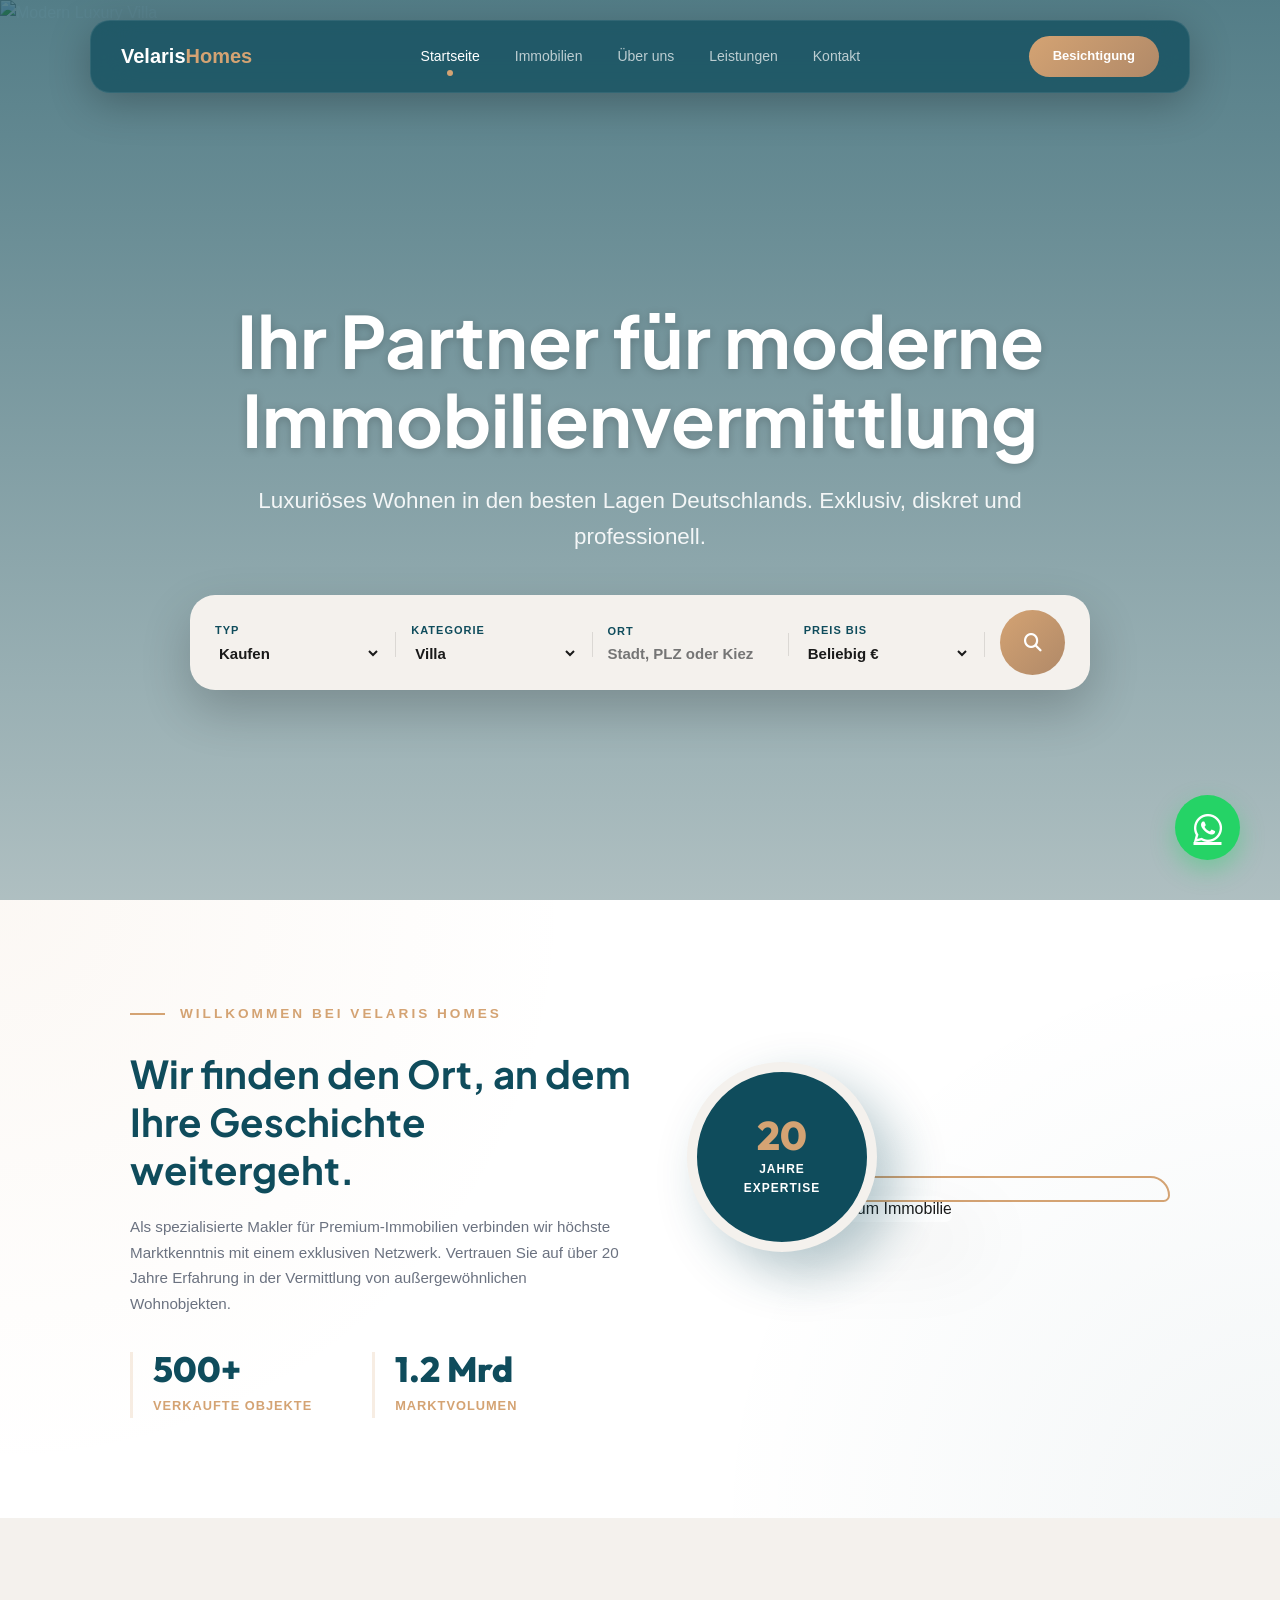
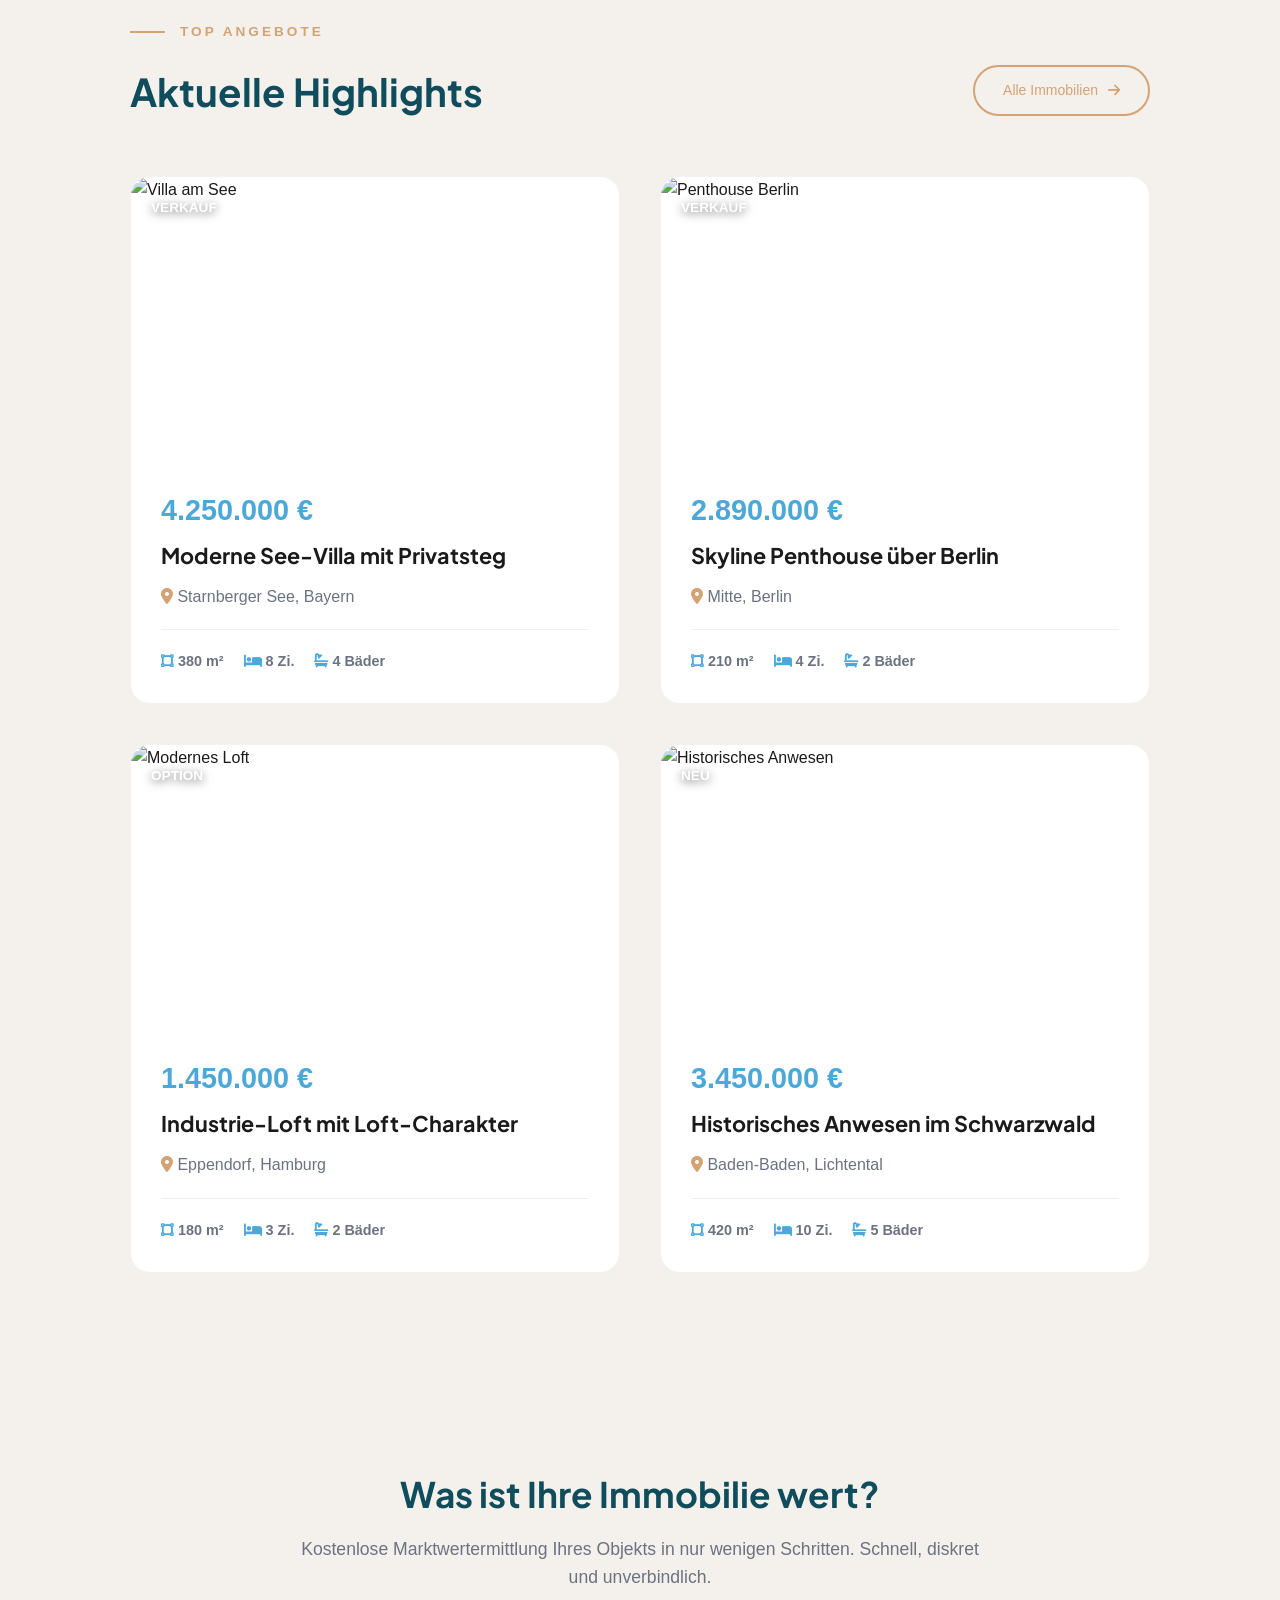
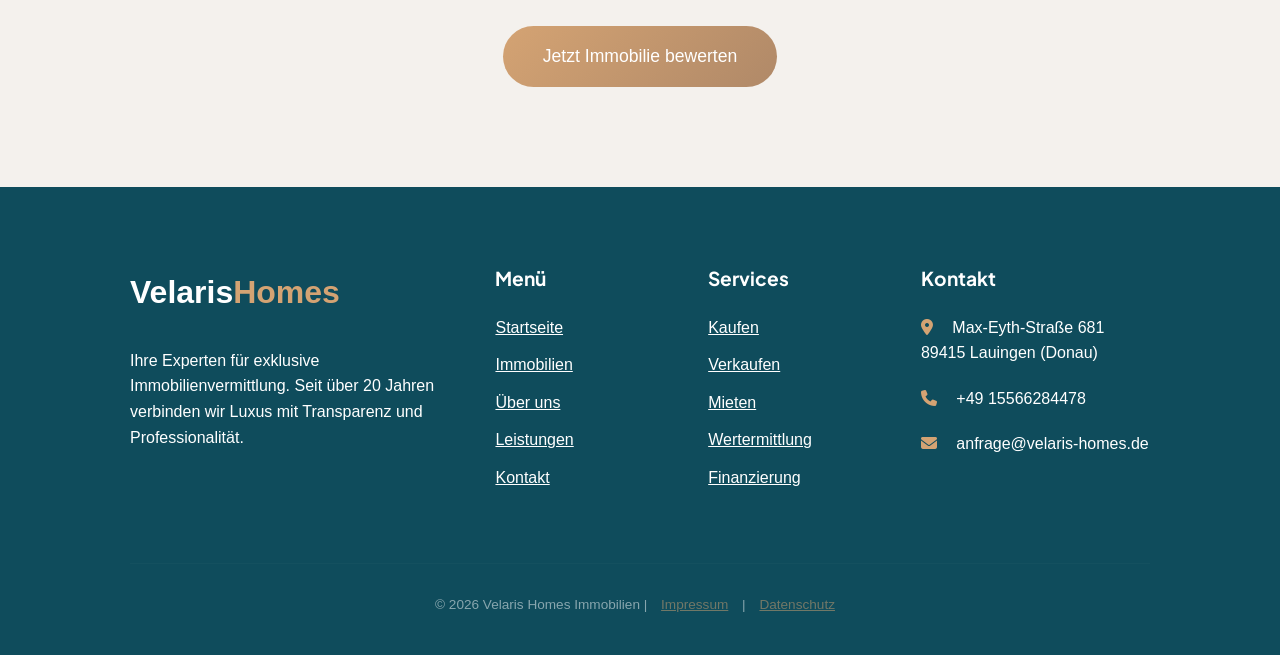
==== index.html @ 20d987b7 "Standardized design and footer across all pages" ====
<!DOCTYPE html>
<html lang="de">

<head>
    <meta charset="UTF-8">
    <meta name="viewport" content="width=device-width, initial-scale=1.0">
    <title>Velaris Homes | Ihr Partner für moderne Immobilienvermittlung</title>

    <!-- Google Fonts -->
    <link rel="preconnect" href="https://fonts.googleapis.com">
    <link rel="preconnect" href="https://fonts.gstatic.com" crossorigin>
    <link
        href="https://fonts.googleapis.com/css2?family=Outfit:wght@300;400;500;600;700;800&family=Plus+Jakarta+Sans:wght@400;500;600;700;800&display=swap"
        rel="stylesheet">

    <!-- Font Awesome -->
    <link rel="stylesheet" href="https://cdnjs.cloudflare.com/ajax/libs/font-awesome/6.4.0/css/all.min.css">

    <!-- Custom CSS -->
    <link rel="stylesheet" href="css/style.css">
</head>

<body>

    <!-- Header (Floating Design) -->
    <header class="header">
        <div class="header-box">
            <a href="index.html" class="logo">Velaris<span>Homes</span></a>
            <nav class="nav">
                <a href="index.html" class="active">Startseite</a>
                <a href="immobilien.html">Immobilien</a>
                <a href="ueber-uns.html">Über uns</a>
                <a href="leistungen.html">Leistungen</a>
                <a href="kontakt.html">Kontakt</a>
            </nav>
            <div class="actions">
                <a href="kontakt.html" class="cta">Besichtigung</a>
            </div>
        </div>
    </header>

    <!-- Hero Section -->
    <header class="hero">
        <div class="hero-bg">
            <img src="https://images.unsplash.com/photo-1600585154340-be6199f7d009?q=80&w=2070&auto=format&fit=crop"
                alt="Modern Luxury Villa">
        </div>
        <div class="hero-overlay"></div>
        <div class="container">
            <div class="hero-content fade-in">
                <h1>Ihr Partner für moderne <br>Immobilienvermittlung</h1>
                <p>Luxuriöses Wohnen in den besten Lagen Deutschlands. Exklusiv, diskret und professionell.</p>

                <!-- Quick Search Box -->
                <div class="search-box">
                    <div class="search-field">
                        <label>Typ</label>
                        <select id="search-type">
                            <option value="kaufen">Kaufen</option>
                            <option value="mieten">Mieten</option>
                        </select>
                    </div>
                    <div class="search-field">
                        <label>Kategorie</label>
                        <select id="search-category">
                            <option value="villa">Villa</option>
                            <option value="penthouse">Penthouse</option>
                            <option value="haus">Haus</option>
                            <option value="wohnung">Wohnung</option>
                        </select>
                    </div>
                    <div class="search-field">
                        <label>Ort</label>
                        <input type="text" id="search-location" placeholder="Stadt, PLZ oder Kiez">
                    </div>
                    <div class="search-field">
                        <label>Preis bis</label>
                        <select id="search-price">
                            <option value="any">Beliebig €</option>
                            <option value="500000">500.000 €</option>
                            <option value="1000000">1.000.000 €</option>
                            <option value="2500000">2.500.000 €</option>
                            <option value="5000000">5.000.000 €</option>
                        </select>
                    </div>
                    <button class="search-btn" id="main-search-btn">
                        <i class="fas fa-search"></i>
                    </button>
                </div>
            </div>
        </div>
    </header>

    <!-- Creative Intro Section -->
    <section class="section-padding intro-section">
        <div class="container">
            <div class="intro-grid">
                <div class="fade-in">
                    <span class="intro-subtitle">Willkommen bei Velaris Homes</span>
                    <h2 class="intro-title">Wir finden den Ort, an dem Ihre Geschichte weitergeht.</h2>
                    <p class="intro-text">
                        Als spezialisierte Makler für Premium-Immobilien verbinden wir höchste Marktkenntnis mit einem
                        exklusiven Netzwerk. Vertrauen Sie auf über 20 Jahre Erfahrung in der Vermittlung von
                        außergewöhnlichen Wohnobjekten.
                    </p>
                    <div class="intro-stats">
                        <div class="stat-item">
                            <span class="stat-number">500+</span>
                            <span class="stat-label">Verkaufte Objekte</span>
                        </div>
                        <div class="stat-item">
                            <span class="stat-number">1.2 Mrd</span>
                            <span class="stat-label">Marktvolumen</span>
                        </div>
                    </div>
                </div>
                <div class="intro-image-wrapper fade-in">
                    <div class="intro-image-decor"></div>
                    <img src="https://images.unsplash.com/photo-1602343168117-bb8ffe3e2e9f?q=80&w=725&auto=format&fit=crop&ixlib=rb-4.1.0&ixid=M3wxMjA3fDB8MHxwaG90by1wYWdlfHx8fGVufDB8fHx8fA%3D%3D"
                        alt="Exklusive Premium Immobilie" class="intro-image-main">
                    <div class="experience-badge">
                        <span class="num">20</span>
                        <span class="txt">Jahre<br>Expertise</span>
                    </div>
                </div>
            </div>
        </div>
    </section>

    <!-- Top Properties -->
    <section class="section-padding">
        <div class="container">
            <div class="fade-in"
                style="display: flex; flex-wrap: wrap; justify-content: space-between; align-items: flex-end; margin-bottom: 60px; gap: 20px;">
                <div class="responsive-title-group" style="text-align: inherit;">
                    <span class="intro-subtitle">Top Angebote</span>
                    <h2 class="intro-title" style="margin-bottom: 0;">Aktuelle Highlights</h2>
                </div>
                <a href="immobilien.html" class="btn btn-outline">Alle Immobilien <i class="fas fa-arrow-right"></i></a>
            </div>

            <div class="property-grid">
                <!-- Highlight 1 -->
                <div class="property-card fade-in">
                    <div class="property-img">
                        <span class="property-badge">Verkauf</span>
                        <img src="https://images.unsplash.com/photo-1600607687920-4e2a09cf159d?q=80&w=2070&auto=format&fit=crop"
                            alt="Villa am See">
                    </div>
                    <div class="property-info">
                        <div class="property-price">4.250.000 €</div>
                        <h3 class="property-title">Moderne See-Villa mit Privatsteg</h3>
                        <p style="color: var(--color-text-muted); margin-bottom: 20px;"><i class="fas fa-map-marker-alt"
                                style="color: var(--color-accent);"></i> Starnberger See, Bayern</p>
                        <div class="property-features">
                            <span><i class="fas fa-vector-square"></i> 380 m²</span>
                            <span><i class="fas fa-bed"></i> 8 Zi.</span>
                            <span><i class="fas fa-bath"></i> 4 Bäder</span>
                        </div>
                    </div>
                </div>

                <!-- Highlight 2 -->
                <div class="property-card fade-in" style="animation-delay: 0.2s;">
                    <div class="property-img">
                        <span class="property-badge">Verkauf</span>
                        <img src="https://images.unsplash.com/photo-1512918728675-ed5a9ecdebfd?q=80&w=2070&auto=format&fit=crop"
                            alt="Penthouse Berlin">
                    </div>
                    <div class="property-info">
                        <div class="property-price">2.890.000 €</div>
                        <h3 class="property-title">Skyline Penthouse über Berlin</h3>
                        <p style="color: var(--color-text-muted); margin-bottom: 20px;"><i class="fas fa-map-marker-alt"
                                style="color: var(--color-accent);"></i> Mitte, Berlin</p>
                        <div class="property-features">
                            <span><i class="fas fa-vector-square"></i> 210 m²</span>
                            <span><i class="fas fa-bed"></i> 4 Zi.</span>
                            <span><i class="fas fa-bath"></i> 2 Bäder</span>
                        </div>
                    </div>
                </div>

                <!-- Highlight 3 -->
                <div class="property-card fade-in" style="animation-delay: 0.4s;">
                    <div class="property-img">
                        <span class="property-badge">Option</span>
                        <img src="https://images.homify.com/v1465391809/p/photo/image/1539953/C01_FRAME_02.jpg"
                            alt="Modernes Loft">
                    </div>
                    <div class="property-info">
                        <div class="property-price">1.450.000 €</div>
                        <h3 class="property-title">Industrie-Loft mit Loft-Charakter</h3>
                        <p style="color: var(--color-text-muted); margin-bottom: 20px;"><i class="fas fa-map-marker-alt"
                                style="color: var(--color-accent);"></i> Eppendorf, Hamburg</p>
                        <div class="property-features">
                            <span><i class="fas fa-vector-square"></i> 180 m²</span>
                            <span><i class="fas fa-bed"></i> 3 Zi.</span>
                            <span><i class="fas fa-bath"></i> 2 Bäder</span>
                        </div>
                    </div>
                </div>

                <!-- Highlight 4 -->
                <div class="property-card fade-in" style="animation-delay: 0.6s;">
                    <div class="property-img">
                        <span class="property-badge">Neu</span>
                        <img src="https://images.unsplash.com/photo-1600596542815-ffad4c1539a9?q=80&w=2075&auto=format&fit=crop"
                            alt="Historisches Anwesen">
                    </div>
                    <div class="property-info">
                        <div class="property-price">3.450.000 €</div>
                        <h3 class="property-title">Historisches Anwesen im Schwarzwald</h3>
                        <p style="color: var(--color-text-muted); margin-bottom: 20px;"><i class="fas fa-map-marker-alt"
                                style="color: var(--color-accent);"></i> Baden-Baden, Lichtental</p>
                        <div class="property-features">
                            <span><i class="fas fa-vector-square"></i> 420 m²</span>
                            <span><i class="fas fa-bed"></i> 10 Zi.</span>
                            <span><i class="fas fa-bath"></i> 5 Bäder</span>
                        </div>
                    </div>
                </div>
            </div>
        </div>
    </section>

    <!-- Call to Action (Assessment) -->
    <section class="section-padding" style="background-color: var(--color-bg-main); color: var(--color-text-dark); text-align: center;">
        <div class="container fade-in">
            <h2 style="font-size: 2.2rem; color: var(--color-primary); margin-bottom: 20px;">Was ist Ihre Immobilie wert?</h2>
            <p style="font-size: 1.1rem; color: var(--color-text-muted); max-width: 700px; margin: 0 auto 35px;">Kostenlose
                Marktwertermittlung Ihres Objekts in nur wenigen Schritten. Schnell, diskret und unverbindlich.</p>
            <a href="leistungen.html" class="btn btn-primary" style="padding: 16px 40px; font-size: 1.1rem;">
                Jetzt Immobilie bewerten
            </a>
        </div>
    </section>

    <!-- Footer -->
    <footer>
        <div class="container">
            <div class="footer-grid">
                <div class="footer-col">
                    <a href="index.html" class="logo"
                        style="color: white; font-size: 2rem; display: block; margin-bottom: 30px;">Velaris<span>Homes</span></a>
                    <p>Ihre Experten für exklusive Immobilienvermittlung. Seit über 20 Jahren verbinden wir Luxus mit
                        Transparenz und Professionalität.</p>
                </div>
                <div class="footer-col">
                    <h3>Menü</h3>
                    <div class="footer-links">
                        <a href="index.html">Startseite</a>
                        <a href="immobilien.html">Immobilien</a>
                        <a href="ueber-uns.html">Über uns</a>
                        <a href="leistungen.html">Leistungen</a>
                        <a href="kontakt.html">Kontakt</a>
                    </div>
                </div>
                <div class="footer-col">
                    <h3>Services</h3>
                    <div class="footer-links">
                        <a href="#">Kaufen</a>
                        <a href="#">Verkaufen</a>
                        <a href="#">Mieten</a>
                        <a href="#">Wertermittlung</a>
                        <a href="#">Finanzierung</a>
                    </div>
                </div>
                <div class="footer-col">
                    <h3>Kontakt</h3>
                    <p><i class="fas fa-map-marker-alt" style="margin-right: 15px; color: var(--color-accent);"></i>
                        Max-Eyth-Straße 681<br>89415 Lauingen (Donau)</p>
                    <p><i class="fas fa-phone" style="margin-right: 15px; color: var(--color-accent);"></i> +49
                        15566284478</p>
                    <p><i class="fas fa-envelope" style="margin-right: 15px; color: var(--color-accent);"></i>
                        anfrage@velaris-homes.de</p>
                </div>
            </div>
            <div
                style="border-top: 1px solid rgba(255,255,255,0.05); padding-top: 30px; text-align: center; opacity: 0.5; font-size: 0.85rem;">
                <p>&copy; 2026 Velaris Homes Immobilien | <a href="impressum.html"
                        style="margin: 0 10px; color: var(--color-accent);">Impressum</a> | <a href="datenschutz.html"
                        style="margin: 0 10px; color: var(--color-accent);">Datenschutz</a></p>
            </div>
        </div>
    </footer>

    <!-- WhatsApp Button -->
    <a href="https://wa.me/15566284478" target="_blank" class="whatsapp-float">
        <i class="fab fa-whatsapp"></i>
    </a>

    <!-- Search Functionality Script -->
    <script>
        document.getElementById('main-search-btn').addEventListener('click', function() {
            const type = document.getElementById('search-type').value;
            const category = document.getElementById('search-category').value;
            const location = document.getElementById('search-location').value;
            const price = document.getElementById('search-price').value;

            // Build query string
            const params = new URLSearchParams({
                type: type,
                category: category,
                location: location,
                price: price
            });

            // Redirect to properties page
            window.location.href = `immobilien.html?${params.toString()}`;
        });
    </script>
</body>

</html>
---- css/style.css ----
/* style.css - Elite Estate Design System (Concept: Petrol & Coral) */

:root {
  /* Color Palette - Modern Gold & Petrol */
  --color-primary: #0F4C5C;      /* Petrol (Header Base) */
  --color-accent: #D4A373;       /* Gold */
  --color-accent-hover: #B08968; /* Strategic Gold Hover */
  --color-bg-main: #F4F1ED;      /* Soft Beige */
  --color-bg-section: #FFFFFF;   /* White */
  --color-highlight: #4DA8DA;    /* Light Blue */
  --color-text-dark: #1A1A1A;    /* Anthracite */
  --color-text-muted: #6B7280;   /* Gray */
  --color-white: #FFFFFF;

  /* Typography */
  --font-main: 'Inter', sans-serif;
  --font-heading: "Plus Jakarta Sans", sans-serif;

  /* Spacing */
  --container-width: 1100px;
  --radius-lg: 20px;
  --radius-md: 12px;
  --transition: 0.3s ease;
}

/* RESET */
* {
  margin: 0;
  padding: 0;
  box-sizing: border-box;
}

body {
  font-family: var(--font-main);
  background: var(--color-bg-main);
  color: var(--color-text-dark);
  line-height: 1.6;
  margin: 0;
}

h1, h2, h3, h4 {
  font-family: var(--font-heading);
  font-weight: 700;
  color: var(--color-primary);
  line-height: 1.2;
}

.container {
    width: 100%;
    max-width: var(--container-width);
    margin: 0 auto;
    padding: 0 40px;
}

a {
  transition: var(--transition);
}

.section-padding {
  padding: 100px 0;
}

/* HEADER & NAVBAR (FLOATING BOX DESIGN) */
.header {
  position: fixed;
  width: 100%;
  top: 20px;
  display: flex;
  justify-content: center;
  z-index: 1000;
}

.header-box {
  width: 90%;
  max-width: var(--container-width);
  background: rgba(15, 76, 92, 0.75);
  backdrop-filter: blur(20px);
  -webkit-backdrop-filter: blur(20px);
  border-radius: 20px;
  padding: 15px 30px;
  display: flex;
  align-items: center;
  justify-content: space-between;
  box-shadow: 0 10px 40px rgba(0,0,0,0.25);
  border: 1px solid rgba(255,255,255,0.08);
}

.logo {
  font-size: 20px;
  font-weight: 600;
  color: var(--color-white);
  text-decoration: none;
}

.logo span {
  color: var(--color-accent);
}

.nav {
  display: flex;
  gap: 35px;
  align-items: center;
}

.nav a {
  color: rgba(255,255,255,0.7);
  text-decoration: none;
  font-size: 14px;
  transition: 0.3s;
  position: relative;
  font-weight: 500;
}

/* MODERN DOT EFFECT */
.nav a::before {
  content: "";
  position: absolute;
  bottom: -8px;
  left: 50%;
  width: 6px;
  height: 6px;
  background: var(--color-accent);
  border-radius: 50%;
  transform: translateX(-50%) scale(0);
  transition: 0.3s;
}

.nav a:hover {
  color: var(--color-white);
}

.nav a:hover::before {
  transform: translateX(-50%) scale(1);
}

/* ACTIVE */
.nav .active {
  color: var(--color-white);
}

.nav .active::before {
  transform: translateX(-50%) scale(1);
}

/* CTA BUTTON */
.cta {
  background: linear-gradient(135deg, var(--color-accent), var(--color-accent-hover));
  color: var(--color-white);
  padding: 10px 24px;
  border-radius: 999px;
  font-size: 13px;
  text-decoration: none;
  transition: 0.3s;
  font-weight: 600;
  display: inline-flex;
  align-items: center;
}

.cta:hover {
  transform: scale(1.05);
  box-shadow: 0 8px 25px rgba(0,0,0,0.3);
}

/* BUTTONS SYSTEM */
.btn {
  display: inline-flex;
  align-items: center;
  justify-content: center;
  padding: 14px 28px;
  border-radius: 999px;
  font-size: 14px;
  text-decoration: none;
  font-weight: 500;
  transition: all 0.3s ease;
  cursor: pointer;
  border: none;
  gap: 10px;
}

/* 🔥 Hauptbutton (Gold Premium) */
.btn-primary {
  background: linear-gradient(135deg, var(--color-accent), var(--color-accent-hover));
  color: var(--color-white);
}

.btn-primary:hover {
  transform: translateY(-3px) scale(1.03);
  box-shadow: 0 10px 30px rgba(0,0,0,0.25);
  color: var(--color-white);
}

/* ⚡ Secondary Button */
.btn-outline {
  border: 2px solid var(--color-accent);
  color: var(--color-accent);
  background: transparent;
  padding: 12px 28px;
}

.btn-outline:hover {
  background: var(--color-accent);
  color: var(--color-white);
  transform: translateY(-2px);
}

/* ✨ Glass Button (Hero) */
.btn-glass {
  background: rgba(15, 76, 92, 0.2);
  color: var(--color-primary);
  border: 1px solid rgba(15, 76, 92, 0.3);
  backdrop-filter: blur(10px);
  -webkit-backdrop-filter: blur(10px);
}

.btn-glass:hover {
  background: rgba(15, 76, 92, 0.3);
  transform: scale(1.05);
}

.btn-outline-white {
  background-color: transparent;
  border: 2px solid var(--color-white);
  color: var(--color-white);
  padding: 12px 28px;
}

.btn-outline-white:hover {
  background: var(--color-white);
  color: var(--color-primary);
  transform: translateY(-2px);
}

/* HERO SECTION */
.hero {
  height: 100vh;
  min-height: 800px;
  position: relative;
  display: flex;
  align-items: center;
  justify-content: center;
  color: var(--color-white);
  padding-top: 90px;
}

.hero-bg {
  position: absolute;
  top: 0;
  left: 0;
  width: 100%;
  height: 100%;
  z-index: -1;
}

.hero-bg img {
  width: 100%;
  height: 100%;
  object-fit: cover;
}

.hero-overlay {
  position: absolute;
  top: 0;
  left: 0;
  width: 100%;
  height: 100%;
  background: linear-gradient(to bottom, rgba(15, 76, 92, 0.7), rgba(15, 76, 92, 0.3));
  z-index: -1;
}

.hero-content {
  text-align: center;
  max-width: 900px;
  margin: 0 auto;
}

.hero h1 {
  font-size: 4.5rem;
  color: var(--color-white);
  margin-bottom: 25px;
  line-height: 1.1;
  text-shadow: 0 2px 10px rgba(0,0,0,0.2);
}

.hero p {
  font-size: 1.4rem;
  opacity: 0.9;
  margin-bottom: 40px;
  font-weight: 300;
}

/* SEARCH BAR HOME (QUICK SEARCH) */
.search-bar-wrapper {
  display: flex;
  justify-content: center;
  margin-top: 50px;
}

.search-box {
  display: flex;
  align-items: center;
  background: var(--color-bg-main);
  padding: 15px 25px;
  border-radius: 25px;
  gap: 30px;
  box-shadow: 0 20px 50px rgba(0,0,0,0.2);
  width: 100%;
  max-width: 1100px;
}

.search-field {
  display: flex;
  flex-direction: column;
  gap: 5px;
  flex: 1;
  position: relative;
  text-align: left !important; /* Back to left for this specific design */
  align-items: flex-start !important;
}

.search-field label {
  font-size: 11px;
  color: var(--color-primary);
  font-weight: 700;
  letter-spacing: 1px;
  text-transform: uppercase;
}

.search-field select,
.search-field input {
  border: none;
  outline: none;
  background: transparent;
  font-size: 15px;
  font-weight: 600;
  color: var(--color-text-dark);
  width: 100%;
  cursor: pointer;
}

/* Divider Effect */
.search-field:not(:last-child)::after {
  content: "";
  position: absolute;
  right: -15px;
  top: 10px;
  height: 60%;
  width: 1px;
  background: rgba(0,0,0,0.1);
}

.search-btn {
  width: 65px;
  height: 65px;
  border-radius: 50%;
  border: none;
  background: linear-gradient(135deg, var(--color-accent), var(--color-accent-hover));
  color: white;
  font-size: 18px;
  cursor: pointer;
  transition: all 0.3s ease;
  flex-shrink: 0;
  display: flex;
  align-items: center;
  justify-content: center;
}

.search-btn:hover {
  transform: scale(1.1);
  box-shadow: 0 10px 25px rgba(0,0,0,0.3);
}

@media (max-width: 900px) {
  .search-box { flex-direction: column; padding: 30px; gap: 20px; text-align: center; }
  .search-field { width: 100%; text-align: center !important; align-items: center !important; }
  .search-field:not(:last-child)::after { display: none; }
  .search-field { border-bottom: 1px solid rgba(0,0,0,0.05); padding-bottom: 15px; }
  .search-btn { width: 100%; border-radius: 50px; height: 50px; }
}

/* PROPERTY CARDS */
.property-grid {
  display: grid;
  grid-template-columns: repeat(auto-fill, minmax(360px, 1fr));
  gap: 40px;
}

.property-card {
  background: var(--color-white);
  border-radius: var(--radius-lg);
  overflow: hidden;
  box-shadow: var(--shadow-sm);
  transition: var(--transition);
  border: 1px solid rgba(0,0,0,0.05);
}

.property-card:hover {
  transform: translateY(-10px);
  box-shadow: var(--shadow-lg);
}

.property-img {
  height: 280px;
  position: relative;
  overflow: hidden;
}

.property-img img {
  width: 100%;
  height: 100%;
  object-fit: cover;
  transition: transform 0.8s ease;
}

.property-card:hover .property-img img {
  transform: scale(1.1);
}

.property-badge {
  position: absolute;
  top: 20px;
  left: 20px;
  background: transparent;
  color: var(--color-white);
  padding: 0;
  font-weight: 700;
  font-size: 0.85rem;
  text-transform: uppercase;
  text-shadow: 0 2px 10px rgba(0,0,0,0.6);
  z-index: 10;
}

.property-info {
  padding: 30px;
}

.property-price {
  font-size: 1.8rem;
  color: var(--color-highlight);
  font-weight: 800;
  margin-bottom: 10px;
}

.property-title {
  font-size: 1.35rem;
  margin-bottom: 15px;
  color: var(--color-text-dark);
}

.property-features {
  display: flex;
  gap: 20px;
  border-top: 1px solid #f0f0f0;
  padding-top: 20px;
  color: var(--color-text-muted);
  font-weight: 600;
  font-size: 0.9rem;
}

.property-features i {
  color: var(--color-highlight);
}

/* ANIMATIONS */
@keyframes fadeInUp {
  from { opacity: 0; transform: translateY(30px); }
  to { opacity: 1; transform: translateY(0); }
}

@keyframes floating {
  0% { transform: translateY(0px); }
  50% { transform: translateY(-15px); }
  100% { transform: translateY(0px); }
}

.fade-in {
  animation: fadeInUp 0.8s ease-out forwards;
}

/* INTRO SECTION - CREATIVE REDESIGN */
.intro-section {
    background: radial-gradient(circle at 0% 0%, rgba(212, 163, 115, 0.08) 0%, transparent 40%),
                radial-gradient(circle at 100% 100%, rgba(15, 76, 92, 0.05) 0%, transparent 40%),
                var(--color-bg-section);
    position: relative;
    overflow: hidden;
}

.intro-grid {
    display: grid;
    grid-template-columns: 1.1fr 0.9fr;
    gap: 80px;
    align-items: center;
}

.intro-subtitle {
    display: inline-block;
    color: var(--color-accent);
    font-weight: 700;
    text-transform: uppercase;
    letter-spacing: 3px;
    font-size: 0.85rem;
    margin-bottom: 25px;
    position: relative;
    padding-left: 50px;
}

.intro-subtitle::before {
    content: '';
    position: absolute;
    left: 0;
    top: 50%;
    transform: translateY(-50%);
    width: 35px;
    height: 2px;
    background: var(--color-accent);
}

.intro-title {
    font-size: clamp(1.8rem, 3vw, 2.4rem);
    line-height: 1.25;
    margin-bottom: 20px;
    color: var(--color-primary);
}

.intro-text {
    font-size: 0.95rem;
    color: var(--color-text-muted);
    margin-bottom: 35px;
    max-width: 500px;
    line-height: 1.7;
}

.intro-stats {
    display: flex;
    gap: 60px;
    flex-wrap: wrap;
}

.stat-item {
    position: relative;
    padding-left: 20px;
    border-left: 3px solid rgba(212, 163, 115, 0.2);
}

.stat-number {
    display: block;
    font-family: 'Outfit', sans-serif;
    font-size: 2.2rem;
    font-weight: 800;
    color: var(--color-primary);
    line-height: 1;
    margin-bottom: 5px;
}

.stat-label {
    font-size: 0.8rem;
    font-weight: 700;
    text-transform: uppercase;
    color: var(--color-accent);
    letter-spacing: 1px;
}

.intro-image-wrapper {
    position: relative;
    z-index: 1;
}

.intro-image-main {
    width: 100%;
    height: 600px;
    object-fit: cover;
    border-radius: 40px 120px 40px 40px;
    box-shadow: 30px 30px 80px rgba(0,0,0,0.1);
    transition: var(--transition);
}

.intro-image-decor {
    position: absolute;
    top: -20px;
    right: -20px;
    width: 100%;
    height: 100%;
    border: 2px solid var(--color-accent);
    border-radius: 40px 120px 40px 40px;
    z-index: -1;
    transition: 0.5s ease;
}

.intro-image-wrapper:hover .intro-image-decor {
    transform: translate(10px, 10px);
}

.experience-badge {
    position: absolute;
    bottom: -30px;
    left: -40px;
    background: var(--color-primary);
    color: var(--color-white);
    padding: 30px;
    border-radius: 50%;
    width: 190px;
    height: 190px;
    display: flex;
    flex-direction: column;
    align-items: center;
    justify-content: center;
    text-align: center;
    box-shadow: 20px 20px 50px rgba(15, 76, 92, 0.3);
    border: 10px solid var(--color-bg-main);
    z-index: 2;
    animation: floating 4s ease-in-out infinite;
}

.experience-badge .num {
    font-size: 2.5rem;
    font-weight: 800;
    line-height: 1;
    font-family: 'Outfit', sans-serif;
    color: var(--color-accent);
}

.experience-badge .txt {
    font-size: 0.75rem;
    font-weight: 700;
    text-transform: uppercase;
    margin-top: 5px;
    letter-spacing: 1px;
}

/* FOOTER */
footer {
  background-color: var(--color-primary);
  color: var(--color-white);
  padding: 80px 0 40px;
}

.footer-grid {
  display: grid;
  grid-template-columns: 2fr 1fr 1fr 1.5fr;
  gap: 60px;
  margin-bottom: 60px;
}

.footer-col h3 {
  color: var(--color-white);
  margin-bottom: 25px;
  font-size: 1.2rem;
}

.footer-col p {
  color: var(--color-white);
  opacity: 1;
  margin-bottom: 20px;
}

.footer-links a {
  display: block;
  margin-bottom: 12px;
  color: var(--color-white);
  opacity: 1;
}

.footer-links a:hover {
  opacity: 1;
  color: var(--color-accent);
}

.whatsapp-float {
  position: fixed;
  bottom: 40px;
  right: 40px;
  background-color: #25D366;
  color: white;
  width: 65px;
  height: 65px;
  border-radius: 50%;
  display: flex;
  align-items: center;
  justify-content: center;
  font-size: 2rem;
  box-shadow: 0 10px 25px rgba(37, 211, 102, 0.4);
  z-index: 1000;
  transition: var(--transition);
}

.whatsapp-float:hover {
  transform: scale(1.1);
}

/* RESPONSIVE DESIGN */
@media (max-width: 1200px) {
  .intro-grid { gap: 40px; }
  .intro-image-main { height: 450px; }
  .intro-title { font-size: 2.8rem; }
}

@media (max-width: 900px) {
  .hero h1 { font-size: 2.8rem; }
  .footer-grid { grid-template-columns: 1fr 1fr; }
  .search-bar-home { flex-direction: column; padding: 20px; }
  .search-field { border-right: none; border-bottom: 1px solid #eee; padding: 15px 0; }
  .section-padding { padding: 60px 0; }
  
  .intro-section { padding-top: 40px; }
  .intro-grid { grid-template-columns: 1fr; gap: 50px; text-align: center; }
  .intro-subtitle { padding-left: 0; }
  .intro-subtitle::before { display: none; }
  .intro-text { margin-left: auto; margin-right: auto; }
  .intro-stats { justify-content: center; gap: 30px; }
  .stat-number { font-size: 2.5rem; }
  .intro-image-main { height: 400px; border-radius: 30px 80px 30px 30px; }
  .intro-image-decor { border-radius: 30px 80px 30px 30px; }
  .experience-badge { 
    width: 140px; 
    height: 140px; 
    left: 50%; 
    transform: translateX(-50%); 
    bottom: -20px; 
    padding: 20px;
    border-width: 6px;
  }
  .experience-badge .num { font-size: 2.5rem; }
  
  @keyframes floating {
    0% { transform: translate(-50%, 0px); }
    50% { transform: translate(-50%, -10px); }
    100% { transform: translate(-50%, 0px); }
  }
}

@media (max-width: 600px) {
  .hero h1 { font-size: 2.2rem; }
  .intro-title { font-size: 2.2rem; }
  .intro-stats { flex-direction: column; gap: 20px; }
  .footer-grid { grid-template-columns: 1fr; }
}

.btn-dark {
    background: var(--color-primary);
    color: white;
}

.btn-dark:hover {
    background: var(--color-text-dark);
    color: white;
}

/* MODAL SYSTEM */
.modal {
    position: fixed;
    top: 0;
    left: 0;
    width: 100%;
    height: 100%;
    background: rgba(15, 76, 92, 0.4);
    backdrop-filter: blur(8px);
    -webkit-backdrop-filter: blur(8px);
    z-index: 2000;
    display: none;
    align-items: center;
    justify-content: center;
    padding: 20px;
    opacity: 0;
    transition: 0.4s ease;
}

.modal.active {
    display: flex;
    opacity: 1;
}

.modal-container {
    background: var(--color-white);
    width: 100%;
    max-width: 1000px;
    border-radius: 30px;
    overflow: hidden;
    position: relative;
    box-shadow: 0 30px 100px rgba(0,0,0,0.3);
    display: grid;
    grid-template-columns: 1fr 1fr;
    transform: translateY(30px);
    transition: 0.5s cubic-bezier(0.19, 1, 0.22, 1);
}

.modal.active .modal-container {
    transform: translateY(0);
}

.modal-close {
    position: absolute;
    top: 25px;
    right: 25px;
    width: 45px;
    height: 45px;
    background: var(--color-white);
    border-radius: 50%;
    display: flex;
    align-items: center;
    justify-content: center;
    cursor: pointer;
    z-index: 10;
    box-shadow: 0 5px 15px rgba(0,0,0,0.1);
    transition: 0.3s;
    border: none;
    color: var(--color-primary);
    font-size: 1.2rem;
}

.modal-close:hover {
    transform: rotate(90deg);
    background: var(--color-primary);
    color: white;
}

.modal-image {
    height: 100%;
    min-height: 500px;
}

.modal-image img {
    width: 100%;
    height: 100%;
    object-fit: cover;
}

.modal-body {
    padding: 60px;
    display: flex;
    flex-direction: column;
}

.modal-tag {
    display: inline-block;
    color: var(--color-accent);
    font-weight: 700;
    text-transform: uppercase;
    font-size: 0.8rem;
    letter-spacing: 2px;
    margin-bottom: 20px;
}

.modal-title {
    font-size: 2.2rem;
    margin-bottom: 15px;
    color: var(--color-primary);
}

.modal-price {
    font-size: 1.8rem;
    font-weight: 800;
    color: var(--color-accent);
    margin-bottom: 30px;
}

.modal-desc {
    color: var(--color-text-muted);
    line-height: 1.8;
    margin-bottom: 40px;
}

.modal-features-grid {
    display: grid;
    grid-template-columns: 1fr 1fr;
    gap: 20px;
    margin-bottom: 40px;
    padding-top: 30px;
    border-top: 1px solid #f0f0f0;
}

.feature-item {
    display: flex;
    align-items: center;
    gap: 12px;
    font-weight: 600;
    font-size: 0.95rem;
}

.feature-item i {
    color: var(--color-accent);
}

@media (max-width: 900px) {
    .modal-container { grid-template-columns: 1fr; max-height: 90vh; overflow-y: auto; }
    .modal-image { min-height: 300px; height: 300px; }
    .modal-body { padding: 40px 30px; }
}
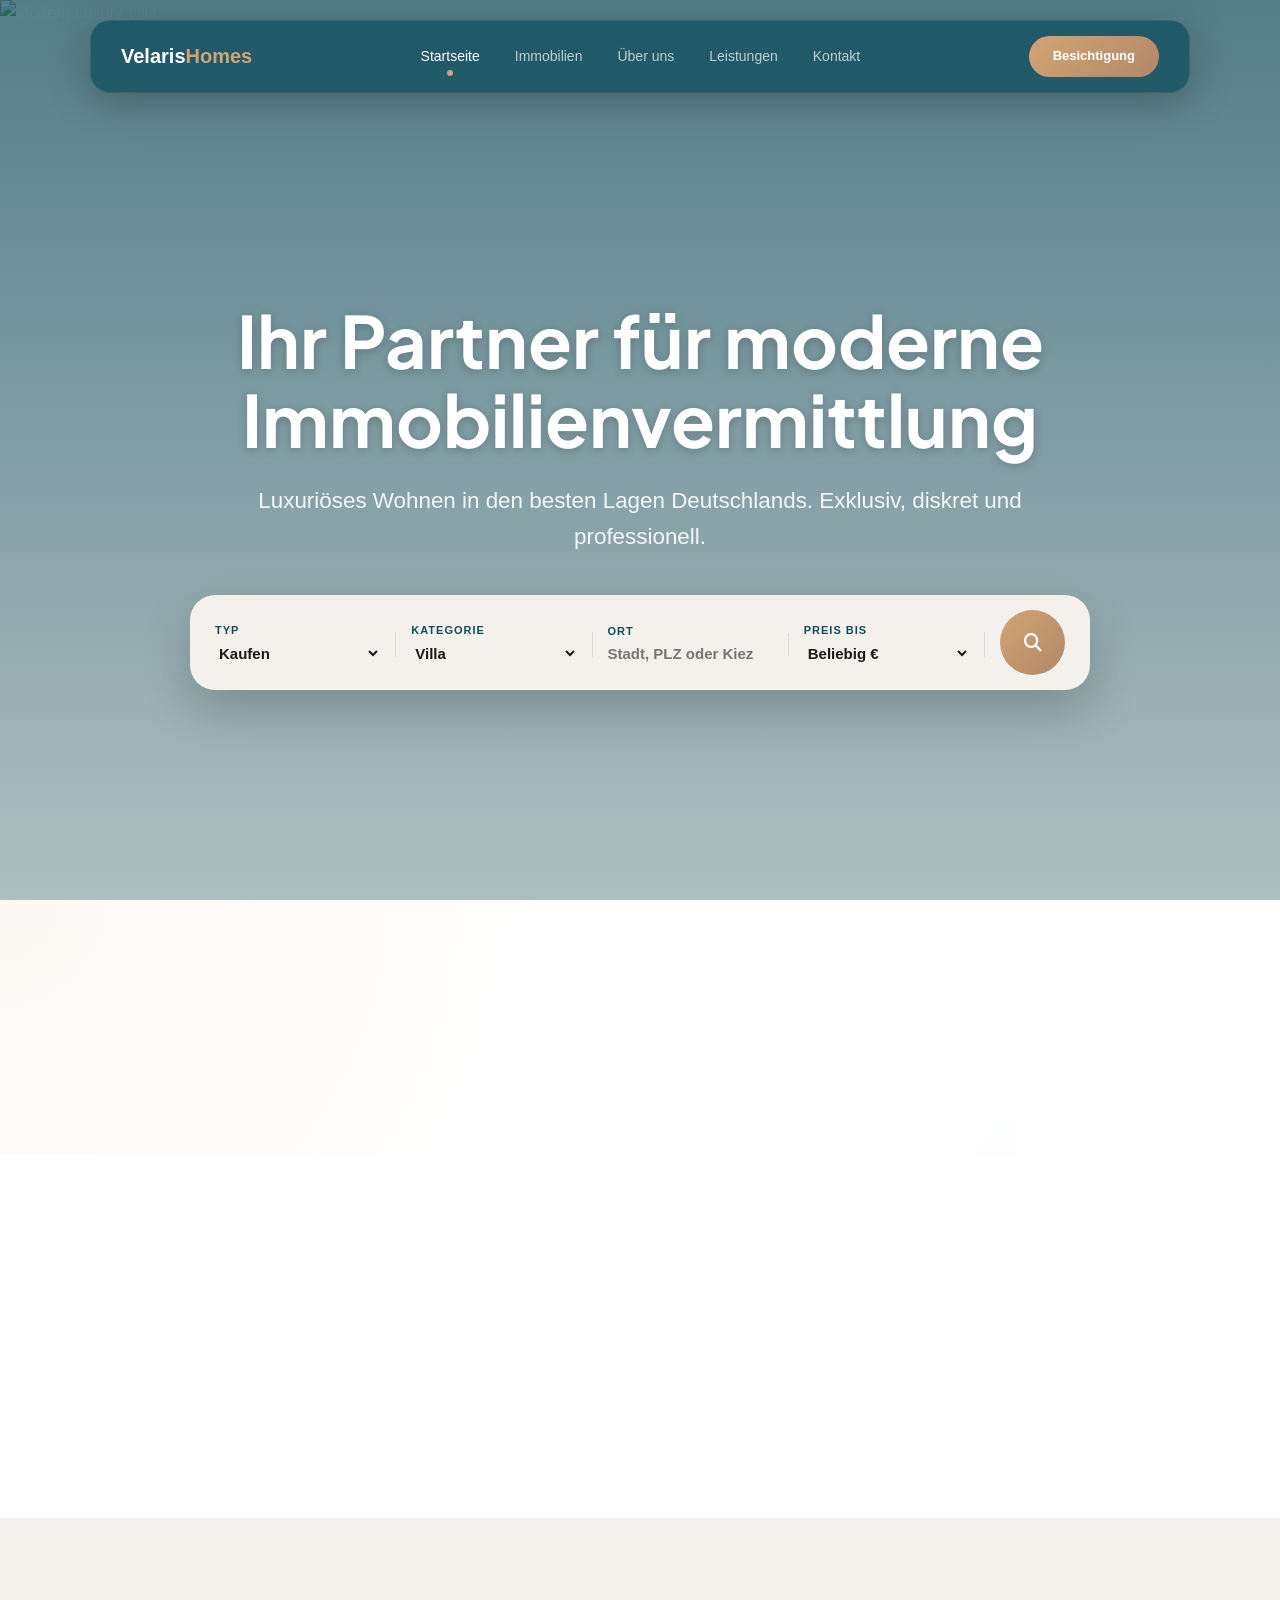
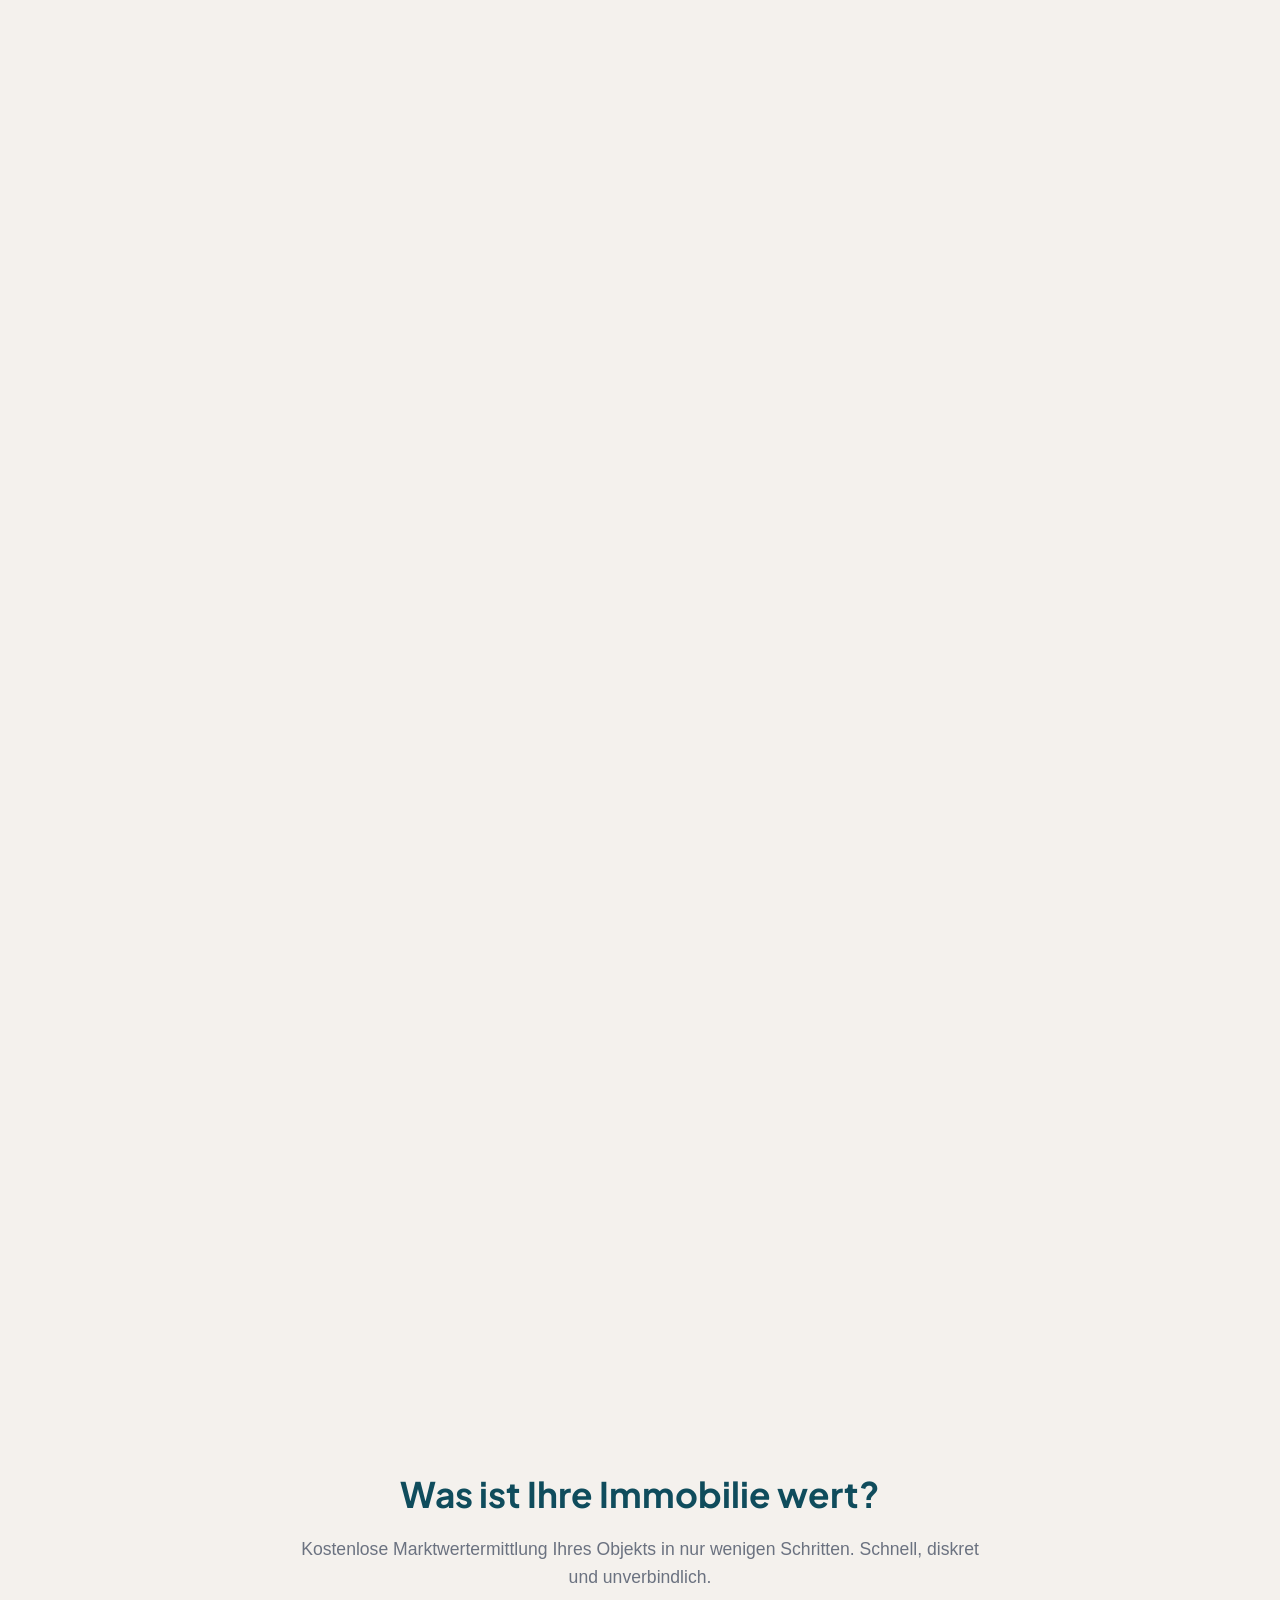
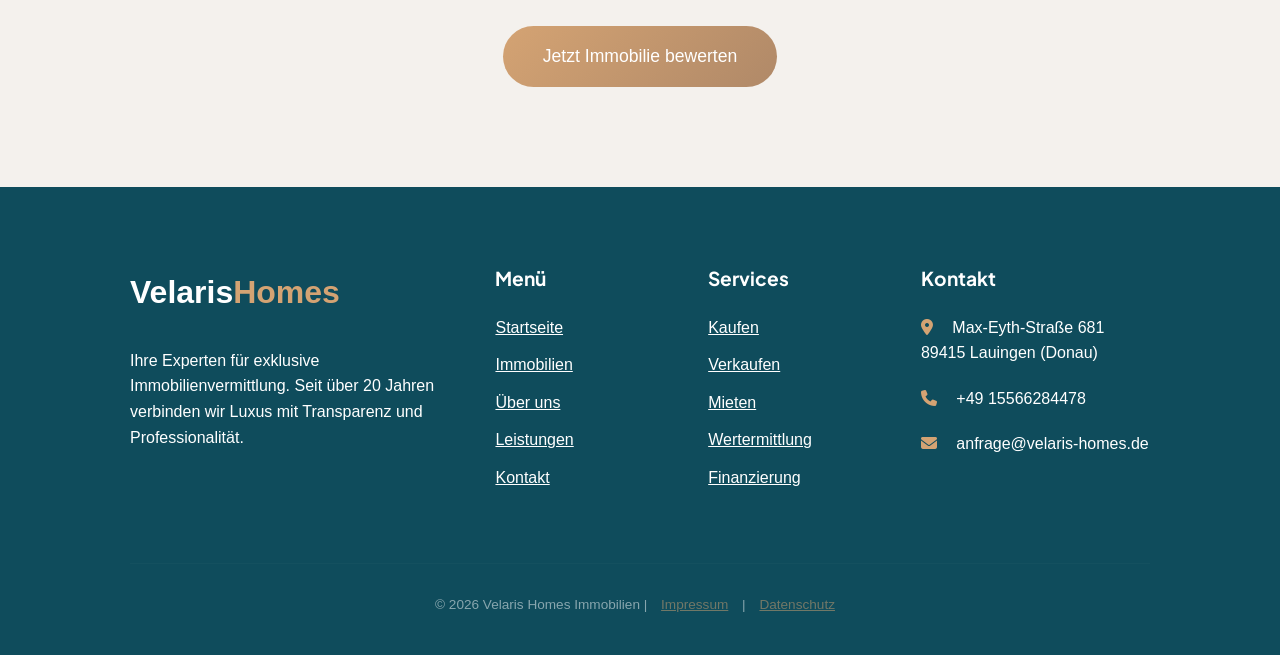
==== commit 52f82355: "Premium Designs für Immobilien, Impressum & Datenschutz; WhatsApp-Entfernung; Sticky-Filter Logik" ====
--- a/index.html
+++ b/index.html
@@ -18,6 +18,9 @@
 
     <!-- Custom CSS -->
     <link rel="stylesheet" href="css/style.css">
+
+    <!-- Favicon -->
+    <link rel="icon" type="image/png" href="favicon.png">
 </head>
 
 <body>
@@ -284,10 +287,7 @@
         </div>
     </footer>
 
-    <!-- WhatsApp Button -->
-    <a href="https://wa.me/15566284478" target="_blank" class="whatsapp-float">
-        <i class="fab fa-whatsapp"></i>
-    </a>
+
 
     <!-- Search Functionality Script -->
     <script>
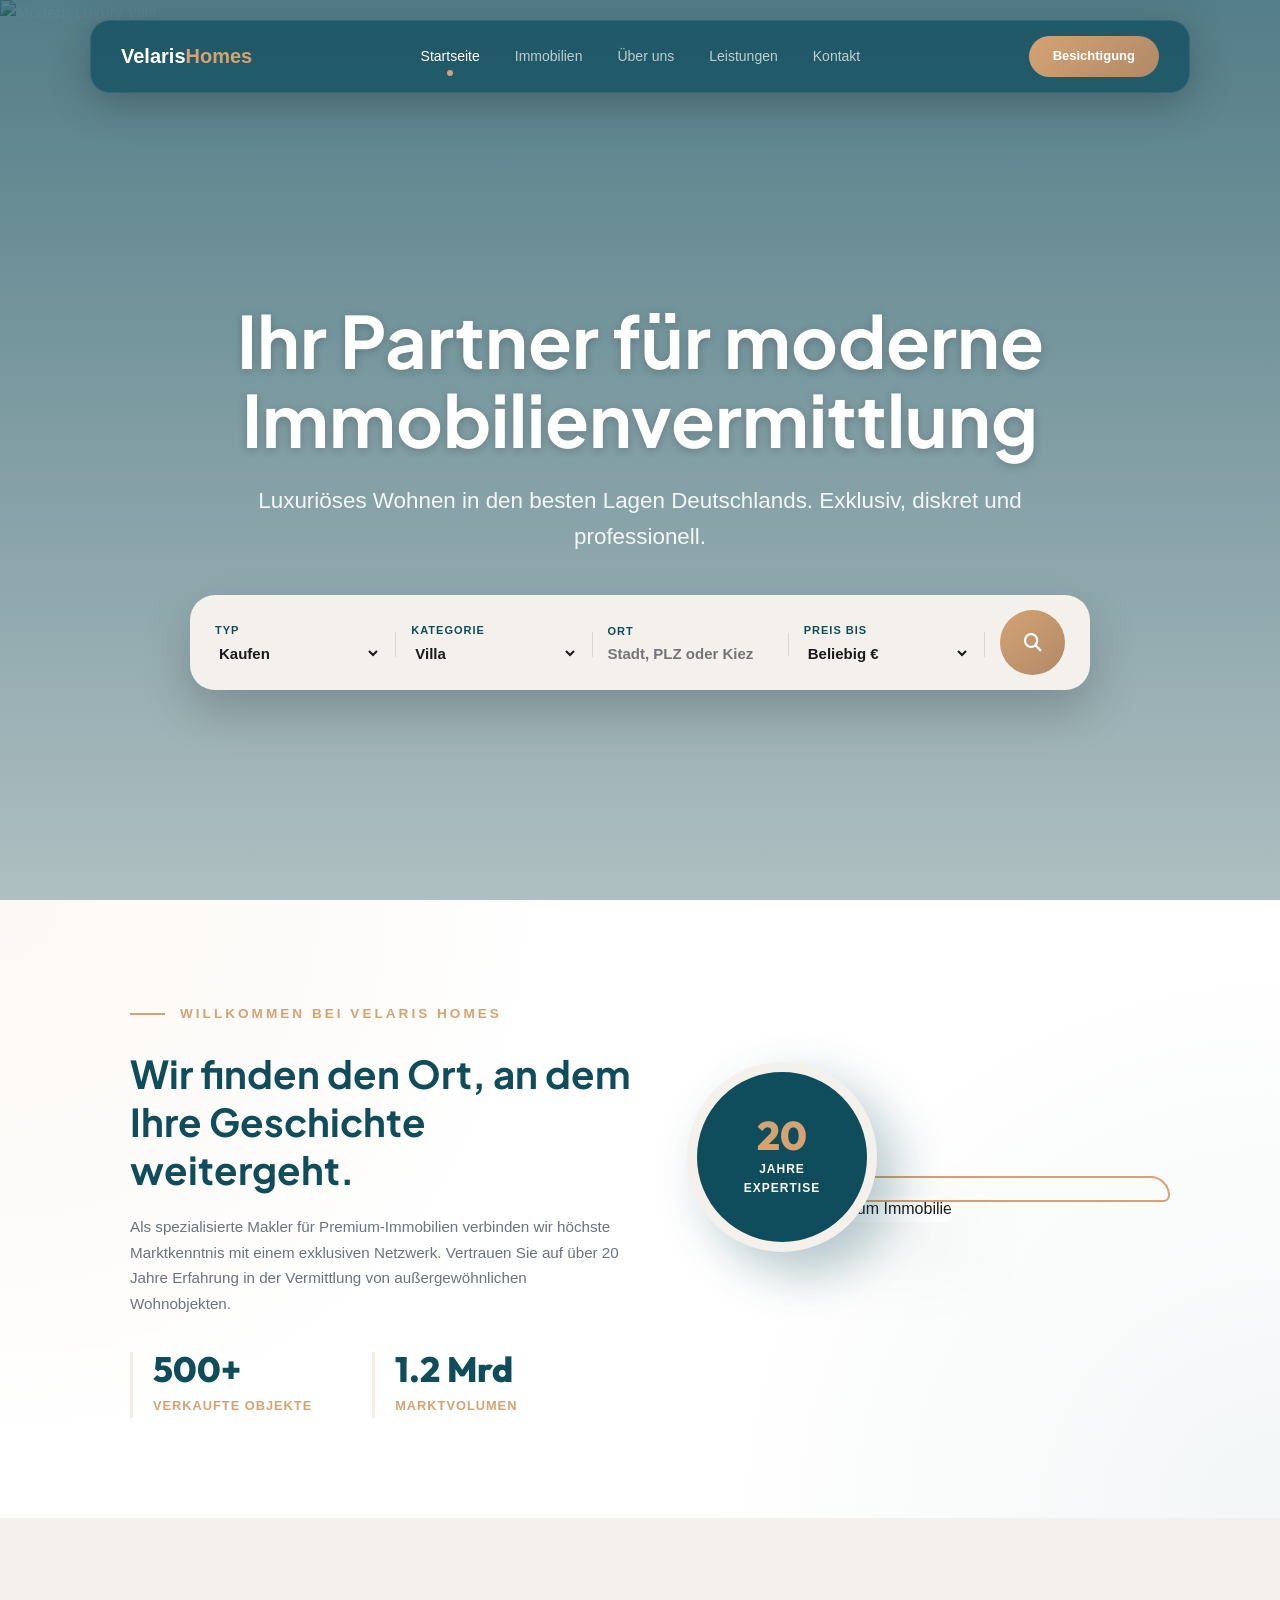
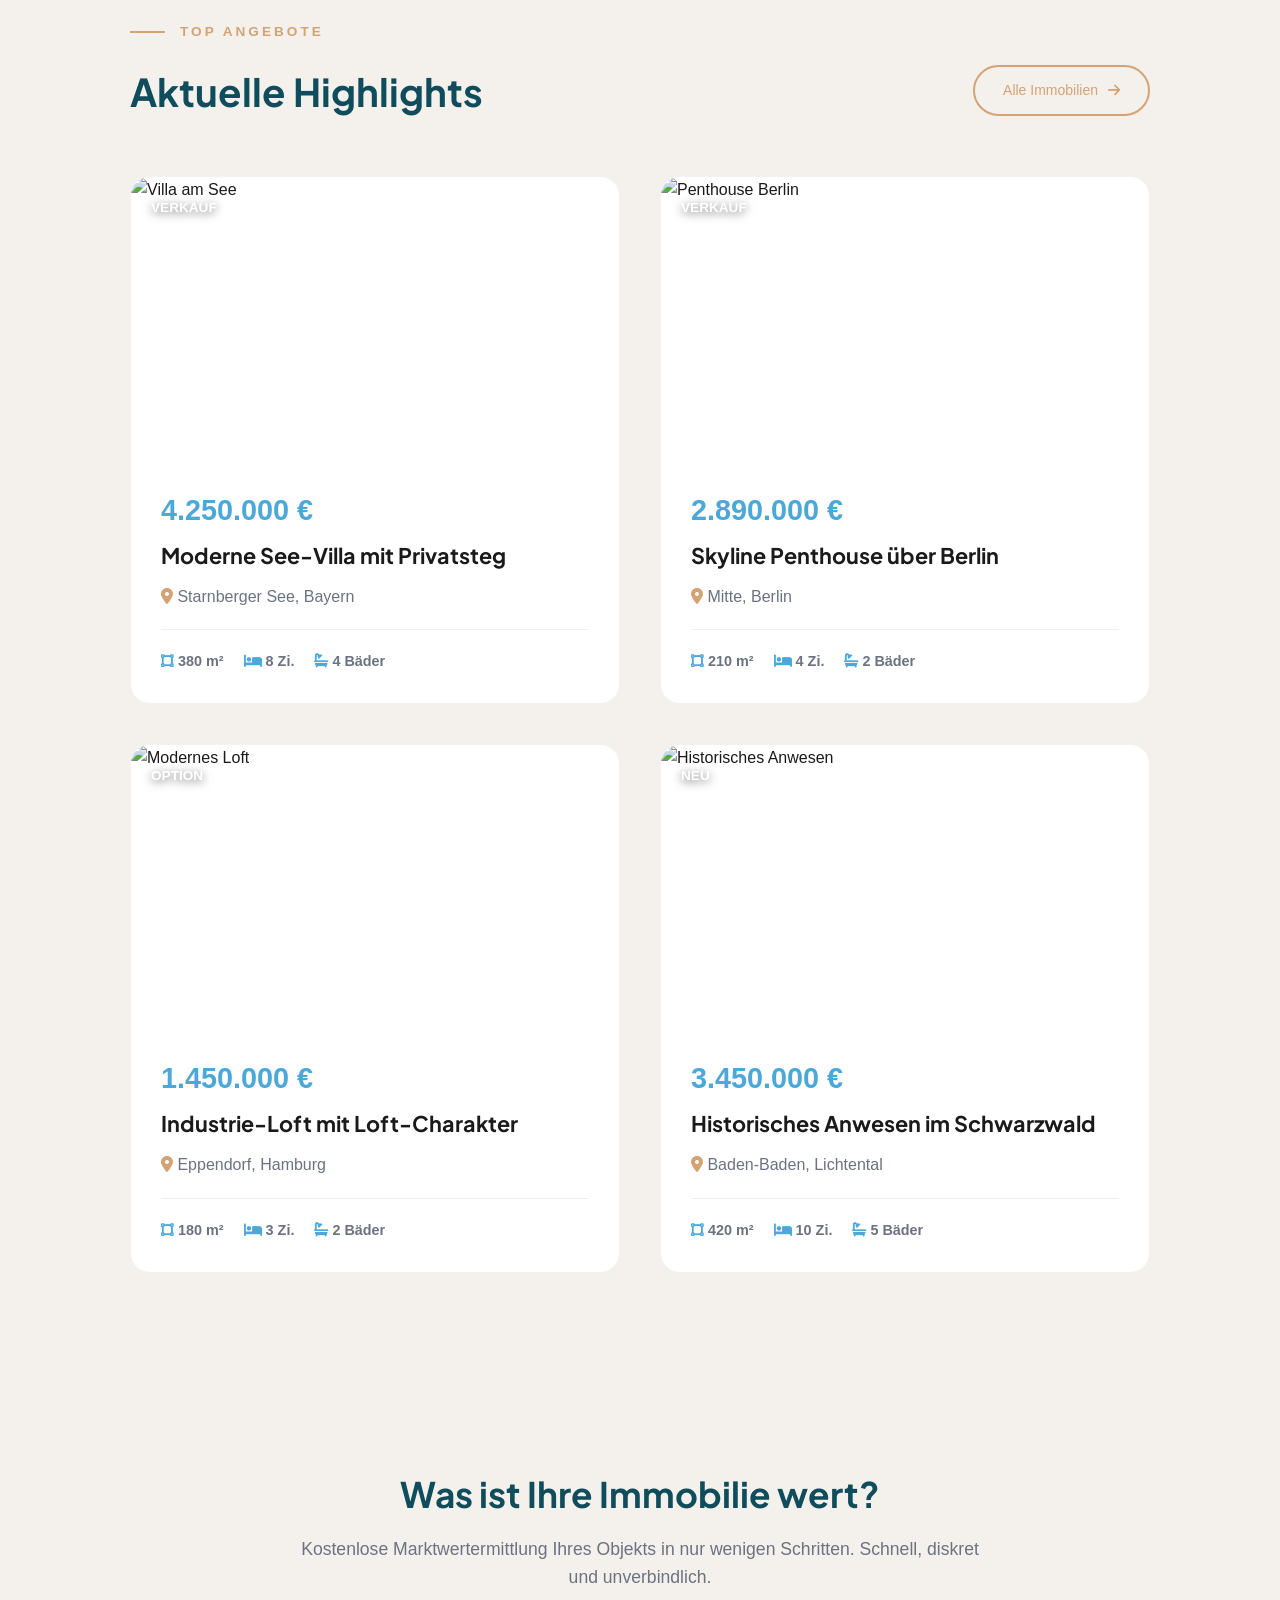
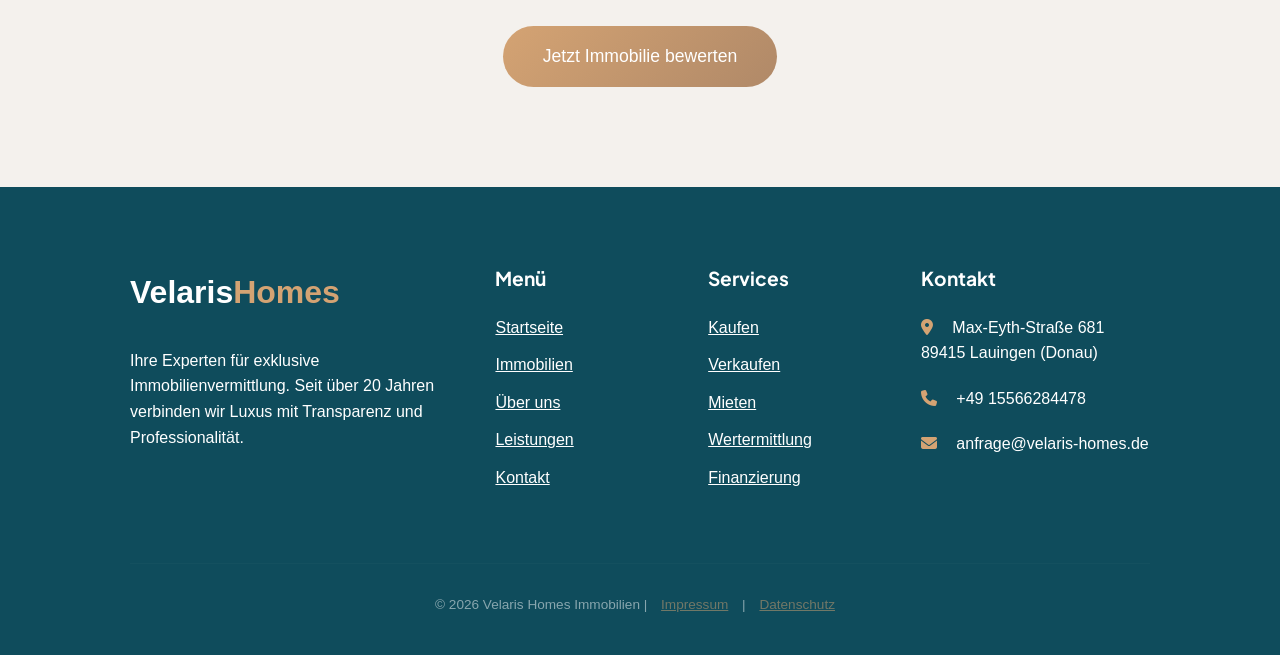
==== commit 46aa640d: "Mobile Header Optimization: Hamburger menu, Responsive Hero Typography, and JS Navigation script" ====
--- a/index.html
+++ b/index.html
@@ -29,6 +29,7 @@
     <header class="header">
         <div class="header-box">
             <a href="index.html" class="logo">Velaris<span>Homes</span></a>
+            <div class="hamburger"><span></span><span></span><span></span></div>
             <nav class="nav">
                 <a href="index.html" class="active">Startseite</a>
                 <a href="immobilien.html">Immobilien</a>
@@ -309,6 +310,7 @@
             window.location.href = `immobilien.html?${params.toString()}`;
         });
     </script>
+    <script src="js/navigation.js"></script>
 </body>
 
 </html>
--- a/css/style.css
+++ b/css/style.css
@@ -159,6 +159,87 @@
 .cta:hover {
   transform: scale(1.05);
   box-shadow: 0 8px 25px rgba(0,0,0,0.3);
+}
+
+/* HAMBURGER MENU */
+.hamburger {
+  display: none;
+  flex-direction: column;
+  gap: 6px;
+  cursor: pointer;
+  z-index: 1001;
+}
+
+.hamburger span {
+  width: 28px;
+  height: 2px;
+  background: white;
+  border-radius: 2px;
+  transition: 0.3s;
+}
+
+/* RESPONSIVE HEADER */
+@media (max-width: 992px) {
+  .header {
+    top: 10px;
+  }
+  
+  .header-box {
+    width: 95%;
+    padding: 12px 20px;
+  }
+
+  .hamburger {
+    display: flex;
+  }
+
+  .nav {
+    position: absolute;
+    top: calc(100% + 10px);
+    right: 0;
+    width: 250px;
+    background: rgba(15, 76, 92, 0.95);
+    backdrop-filter: blur(25px);
+    -webkit-backdrop-filter: blur(25px);
+    border-radius: 20px;
+    padding: 30px;
+    flex-direction: column;
+    align-items: flex-start;
+    gap: 20px;
+    transform: translateY(-20px) scale(0.95);
+    opacity: 0;
+    visibility: hidden;
+    transition: 0.4s cubic-bezier(0.16, 1, 0.3, 1);
+    box-shadow: 0 15px 50px rgba(0,0,0,0.4);
+    border: 1px solid rgba(255,255,255,0.1);
+  }
+
+  .nav.active {
+    transform: translateY(0) scale(1);
+    opacity: 1;
+    visibility: visible;
+  }
+
+  .nav a {
+    font-size: 16px;
+    width: 100%;
+    padding: 10px 0;
+  }
+
+  .actions {
+    display: none; /* Hide CTA on mobile to save space, or move into menu */
+  }
+
+  /* Hamburger Animation */
+  .hamburger.active span:nth-child(1) {
+    transform: translateY(8px) rotate(45deg);
+  }
+  .hamburger.active span:nth-child(2) {
+    opacity: 0;
+  }
+  .hamburger.active span:nth-child(3) {
+    transform: translateY(-8px) rotate(-45deg);
+  }
 }
 
 /* BUTTONS SYSTEM */
@@ -286,6 +367,15 @@
   opacity: 0.9;
   margin-bottom: 40px;
   font-weight: 300;
+}
+
+@media (max-width: 768px) {
+  .hero h1 {
+    font-size: 2.8rem;
+  }
+  .hero p {
+    font-size: 1.1rem;
+  }
 }
 
 /* SEARCH BAR HOME (QUICK SEARCH) */
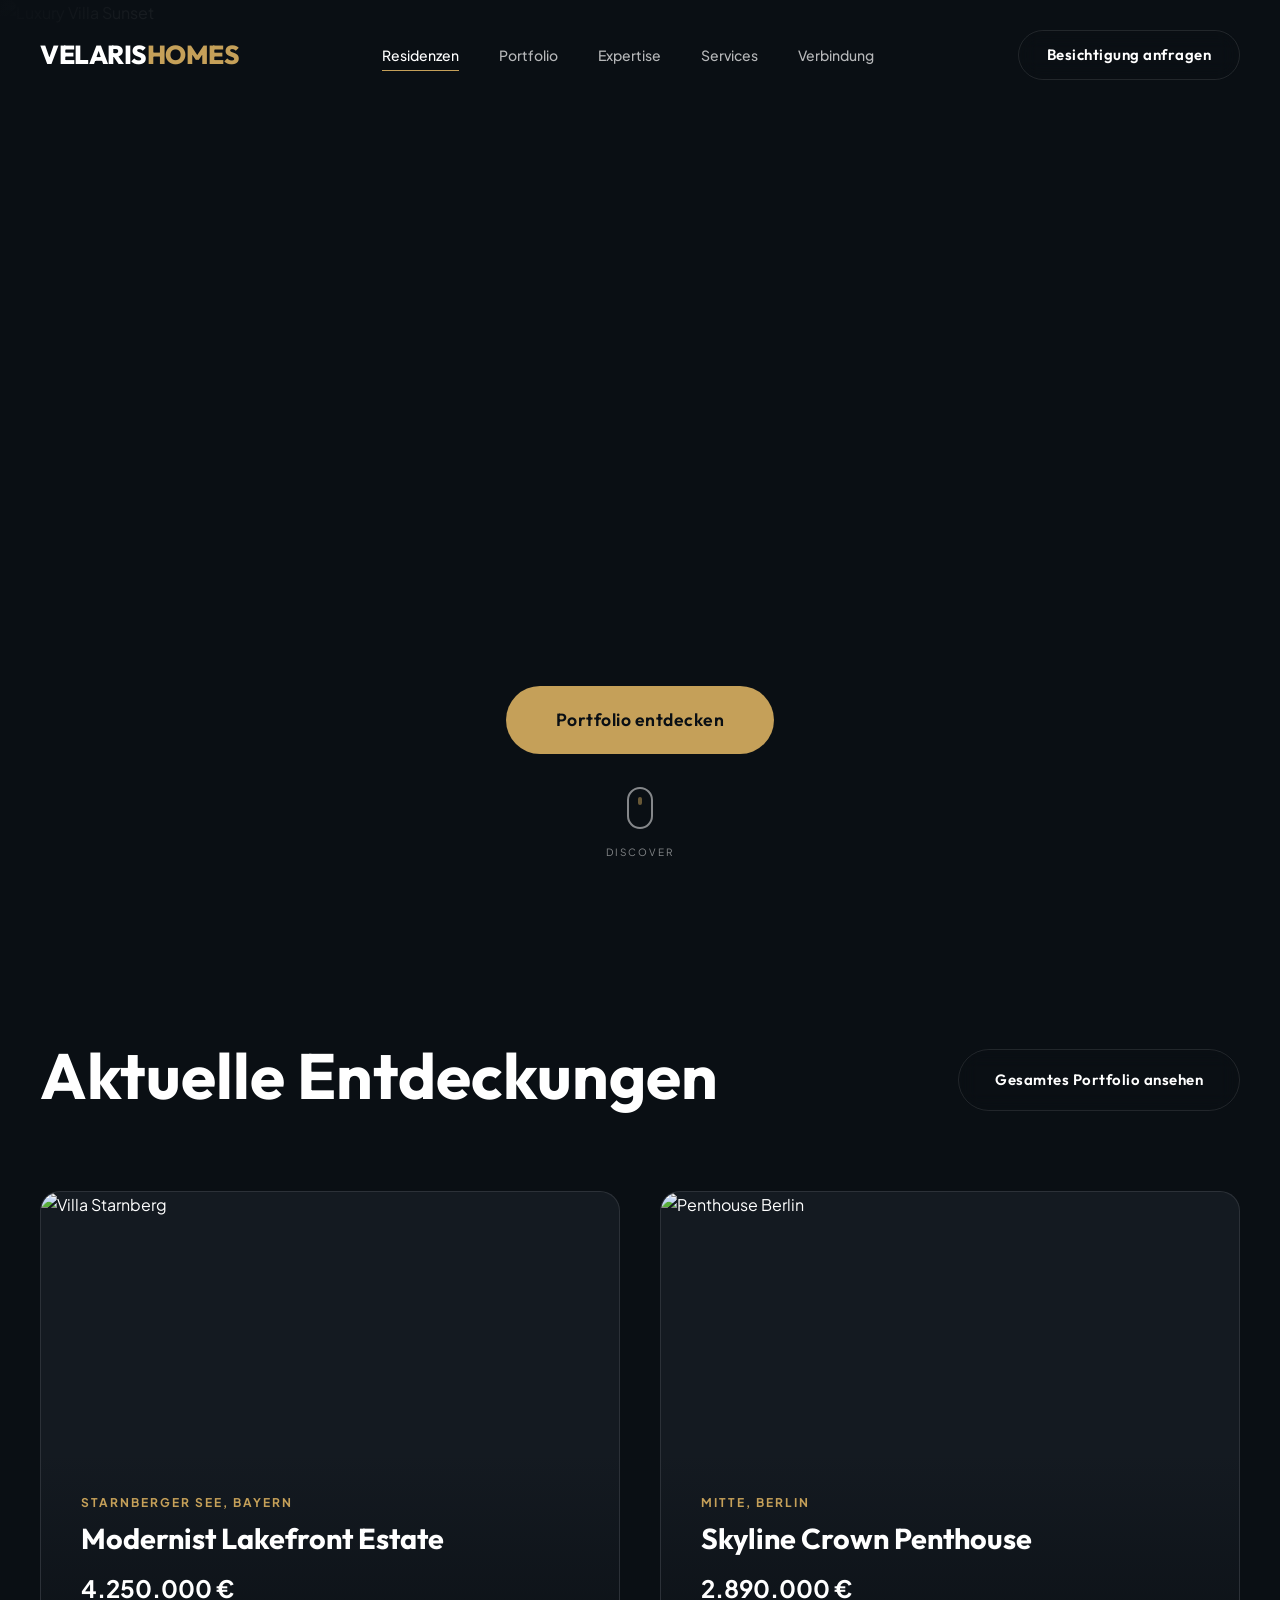
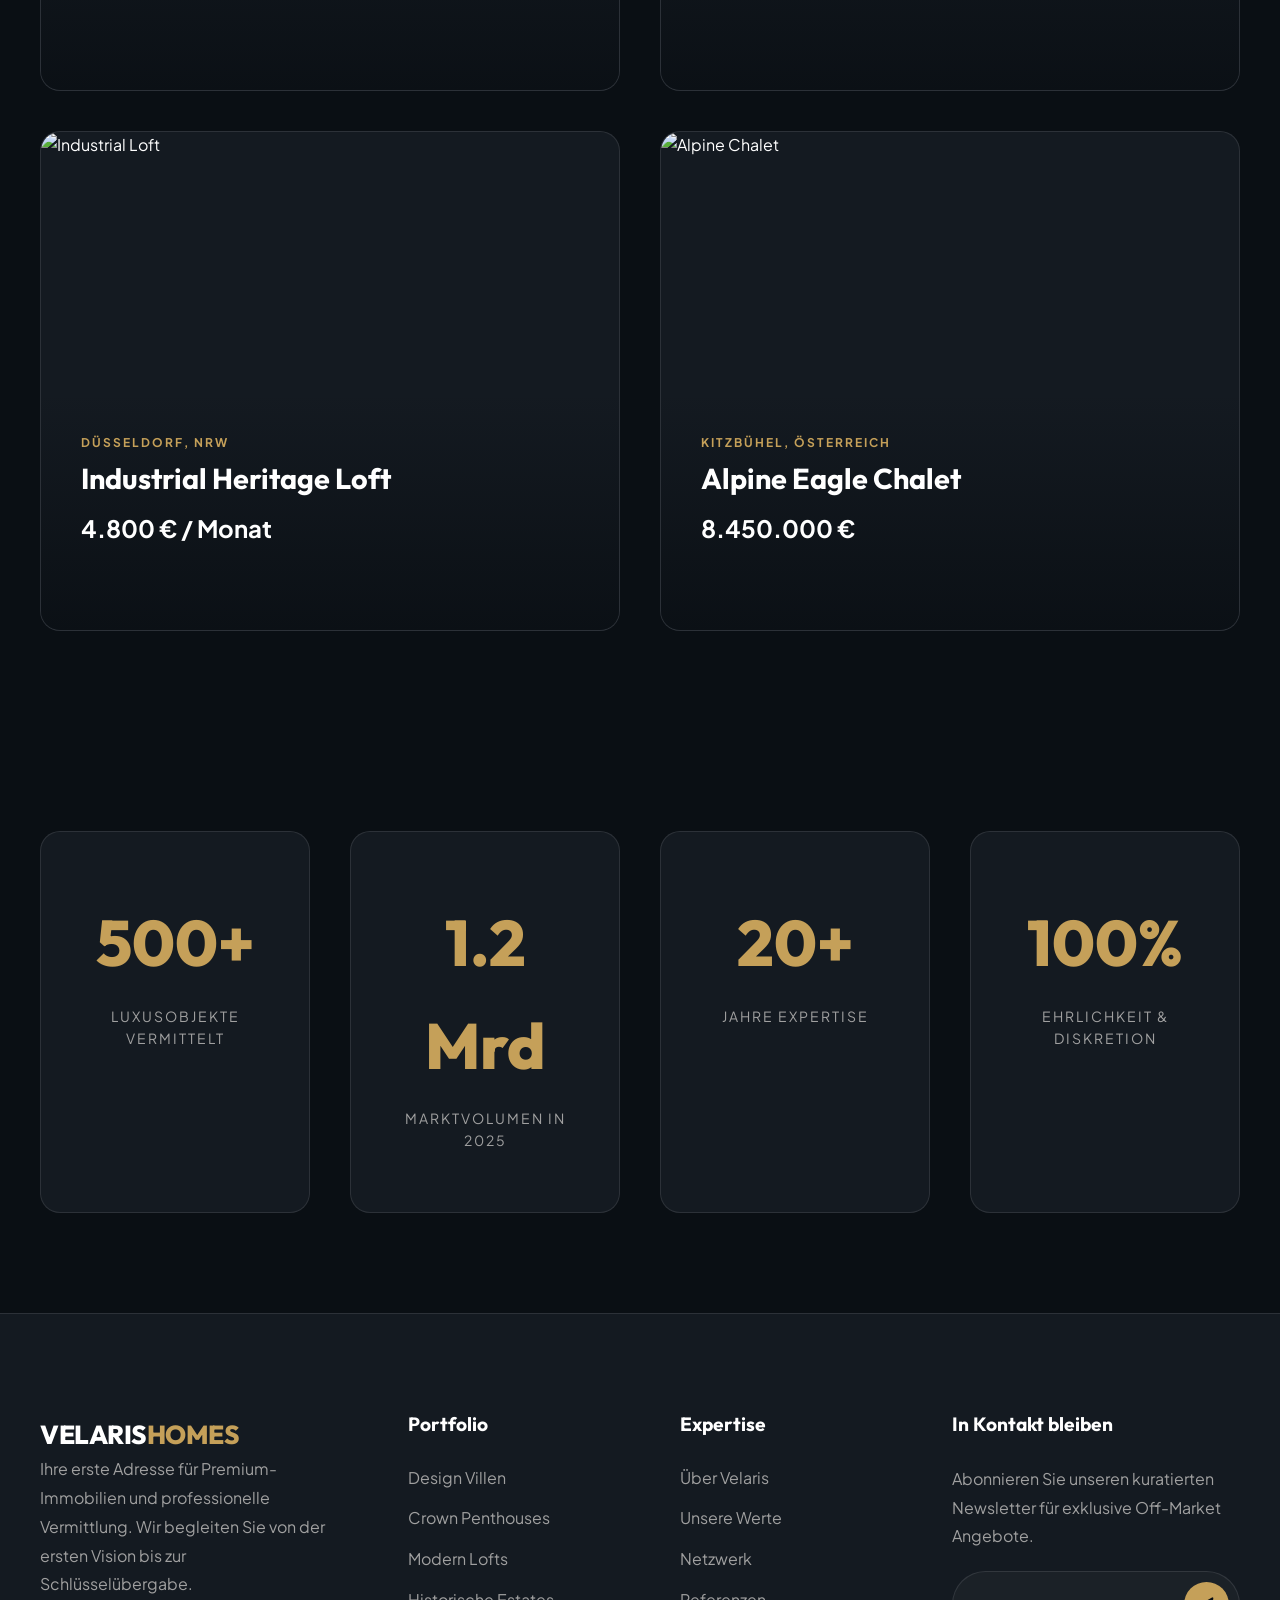
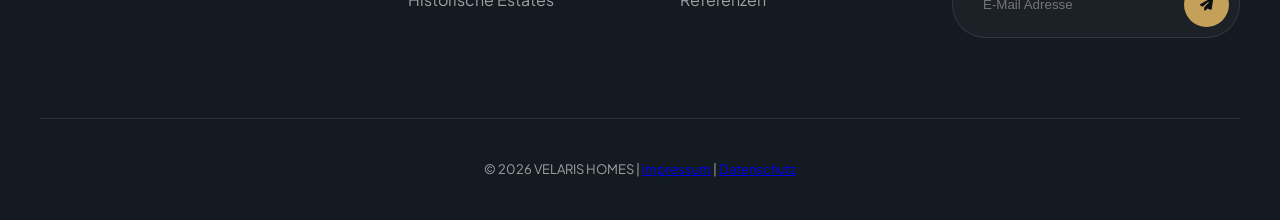
==== commit 67e7fe37: "feat: Umfassende Mobile Optimierung f\u00FCr alle Seiten inkl. Navigation-Overlay-Update" ====
--- a/index.html
+++ b/index.html
@@ -4,14 +4,15 @@
 <head>
     <meta charset="UTF-8">
     <meta name="viewport" content="width=device-width, initial-scale=1.0">
-    <title>Velaris Homes | Ihr Partner für moderne Immobilienvermittlung</title>
-
-    <!-- Google Fonts -->
+    <title>Velaris Homes | Premium Real Estate & Modern Living</title>
+    
+    <!-- Meta SEO -->
+    <meta name="description" content="Entdecken Sie exklusive Immobilien an den besten Standorten. Velaris Homes ist Ihr Partner für luxuriöse Architektur und diskrete Vermittlung.">
+
+    <!-- Google Fonts: Outfit & Plus Jakarta Sans -->
     <link rel="preconnect" href="https://fonts.googleapis.com">
     <link rel="preconnect" href="https://fonts.gstatic.com" crossorigin>
-    <link
-        href="https://fonts.googleapis.com/css2?family=Outfit:wght@300;400;500;600;700;800&family=Plus+Jakarta+Sans:wght@400;500;600;700;800&display=swap"
-        rel="stylesheet">
+    <link href="https://fonts.googleapis.com/css2?family=Outfit:wght@300;400;500;600;700;800&family=Plus+Jakarta+Sans:wght@300;400;500;600;700;800&display=swap" rel="stylesheet">
 
     <!-- Font Awesome -->
     <link rel="stylesheet" href="https://cdnjs.cloudflare.com/ajax/libs/font-awesome/6.4.0/css/all.min.css">
@@ -25,217 +26,188 @@
 
 <body>
 
-    <!-- Header (Floating Design) -->
+    <!-- Premium Header -->
     <header class="header">
-        <div class="header-box">
-            <a href="index.html" class="logo">Velaris<span>Homes</span></a>
-            <div class="hamburger"><span></span><span></span><span></span></div>
+        <div class="container header-inner">
+            <a href="index.html" class="logo">VELARIS<span>HOMES</span></a>
+            
             <nav class="nav">
-                <a href="index.html" class="active">Startseite</a>
-                <a href="immobilien.html">Immobilien</a>
-                <a href="ueber-uns.html">Über uns</a>
-                <a href="leistungen.html">Leistungen</a>
-                <a href="kontakt.html">Kontakt</a>
+                <a href="index.html" class="nav-link active">Residenzen</a>
+                <a href="immobilien.html" class="nav-link">Portfolio</a>
+                <a href="ueber-uns.html" class="nav-link">Expertise</a>
+                <a href="leistungen.html" class="nav-link">Services</a>
+                <a href="kontakt.html" class="nav-link">Verbindung</a>
+
+                <div class="nav-footer">
+                    <a href="index.html" class="logo footer-logo">VELARIS<span>HOMES</span></a>
+                    <p class="footer-desc">Ihre erste Adresse für Premium-Immobilien und professionelle Vermittlung. Wir begleiten Sie von der ersten Vision bis zur Schlüsselübergabe.</p>
+                    
+                    <h4 class="footer-title">Portfolio</h4>
+                    <ul class="footer-links">
+                        <li><a href="immobilien.html">Design Villen</a></li>
+                        <li><a href="immobilien.html">Crown Penthouses</a></li>
+                        <li><a href="immobilien.html">Modern Lofts</a></li>
+                        <li><a href="immobilien.html">Historische Estates</a></li>
+                    </ul>
+                
+                    <h4 class="footer-title">Expertise</h4>
+                    <ul class="footer-links">
+                        <li><a href="ueber-uns.html">Über Velaris</a></li>
+                        <li><a href="ueber-uns.html">Unsere Werte</a></li>
+                        <li><a href="ueber-uns.html">Netzwerk</a></li>
+                        <li><a href="ueber-uns.html">Referenzen</a></li>
+                    </ul>
+                
+                    <h4 class="footer-title">In Kontakt bleiben</h4>
+                    <p class="footer-desc">Abonnieren Sie unseren Newsletter für exklusive Angebote.</p>
+                    <div class="newsletter-box">
+                        <input type="email" placeholder="E-Mail Adresse">
+                        <button><i class="fas fa-paper-plane"></i></button>
+                    </div>
+                </div>
             </nav>
-            <div class="actions">
-                <a href="kontakt.html" class="cta">Besichtigung</a>
+
+            <div class="header-actions">
+                <a href="kontakt.html" class="btn btn-outline" style="padding: 12px 28px;">Besichtigung anfragen</a>
+            </div>
+
+            <div class="hamburger">
+                <span></span>
+                <span></span>
+                <span></span>
             </div>
         </div>
     </header>
 
-    <!-- Hero Section -->
-    <header class="hero">
-        <div class="hero-bg">
-            <img src="https://images.unsplash.com/photo-1600585154340-be6199f7d009?q=80&w=2070&auto=format&fit=crop"
-                alt="Modern Luxury Villa">
+    <!-- Immersive Hero -->
+    <section class="hero">
+        <div class="hero-video-bg">
+            <img src="https://images.unsplash.com/photo-1613490493576-7fde63acd811?q=80&w=2071&auto=format&fit=crop" alt="Luxury Villa Sunset">
         </div>
         <div class="hero-overlay"></div>
+        
+        <div class="container hero-content">
+            <span class="hero-subtitle">Exzellenz in Architektur & Vermittlung</span>
+            <h1 class="hero-title title-xl gradient-text">Ihre Vision von<br>Vollkommenem Wohnen</h1>
+            <p class="hero-p">Wir kuratieren die außergewöhnlichsten Immobilien an den prestigeträchtigsten Adressen. Diskret, kompetent und mit Sinn für das Besondere.</p>
+            
+            <div class="hero-actions-center" style="margin-top: 50px;">
+                <a href="immobilien.html" class="btn btn-primary" style="padding: 20px 50px; font-size: 1.1rem;">Portfolio entdecken</a>
+            </div>
+        </div>
+
+        <div class="scroll-indicator">
+            <div class="mouse"><div class="wheel"></div></div>
+            <span style="font-size: 10px; letter-spacing: 2px; text-transform: uppercase;">Discover</span>
+        </div>
+    </section>
+
+    <!-- Curated Portfolio Highlights -->
+    <section class="portfolio-section">
         <div class="container">
-            <div class="hero-content fade-in">
-                <h1>Ihr Partner für moderne <br>Immobilienvermittlung</h1>
-                <p>Luxuriöses Wohnen in den besten Lagen Deutschlands. Exklusiv, diskret und professionell.</p>
-
-                <!-- Quick Search Box -->
-                <div class="search-box">
-                    <div class="search-field">
-                        <label>Typ</label>
-                        <select id="search-type">
-                            <option value="kaufen">Kaufen</option>
-                            <option value="mieten">Mieten</option>
-                        </select>
-                    </div>
-                    <div class="search-field">
-                        <label>Kategorie</label>
-                        <select id="search-category">
-                            <option value="villa">Villa</option>
-                            <option value="penthouse">Penthouse</option>
-                            <option value="haus">Haus</option>
-                            <option value="wohnung">Wohnung</option>
-                        </select>
-                    </div>
-                    <div class="search-field">
-                        <label>Ort</label>
-                        <input type="text" id="search-location" placeholder="Stadt, PLZ oder Kiez">
-                    </div>
-                    <div class="search-field">
-                        <label>Preis bis</label>
-                        <select id="search-price">
-                            <option value="any">Beliebig €</option>
-                            <option value="500000">500.000 €</option>
-                            <option value="1000000">1.000.000 €</option>
-                            <option value="2500000">2.500.000 €</option>
-                            <option value="5000000">5.000.000 €</option>
-                        </select>
-                    </div>
-                    <button class="search-btn" id="main-search-btn">
-                        <i class="fas fa-search"></i>
-                    </button>
-                </div>
-            </div>
-        </div>
-    </header>
-
-    <!-- Creative Intro Section -->
-    <section class="section-padding intro-section">
+            <div class="section-header">
+                <div>
+                    <span class="hero-subtitle" style="margin-bottom: 10px;">Portfolio</span>
+                    <h2 class="title-lg">Aktuelle Entdeckungen</h2>
+                </div>
+                <a href="immobilien.html" class="btn btn-outline">Gesamtes Portfolio ansehen</a>
+            </div>
+
+            <div class="property-grid grid-auto">
+                
+                <!-- Property 1 -->
+                <div class="property-card">
+                    <div class="property-image">
+                        <img src="https://images.unsplash.com/photo-1512917774080-9991f1c4c750?q=80&w=2070&auto=format&fit=crop" alt="Villa Starnberg">
+                    </div>
+                    <div class="property-content">
+                        <div class="property-category">Starnberger See, Bayern</div>
+                        <h3 class="property-name">Modernist Lakefront Estate</h3>
+                        <div class="property-price">4.250.000 €</div>
+                        <div class="property-meta">
+                            <div class="meta-item"><i class="fas fa-vector-square"></i> 380 m²</div>
+                            <div class="meta-item"><i class="fas fa-bed"></i> 8 Zi.</div>
+                            <div class="meta-item"><i class="fas fa-bath"></i> 4 Bäder</div>
+                        </div>
+                    </div>
+                </div>
+
+                <!-- Property 2 -->
+                <div class="property-card">
+                    <div class="property-image">
+                        <img src="https://images.unsplash.com/photo-1560448204-61dc36dc98c8?q=80&w=2070&auto=format&fit=crop" alt="Penthouse Berlin">
+                    </div>
+                    <div class="property-content">
+                        <div class="property-category">Mitte, Berlin</div>
+                        <h3 class="property-name">Skyline Crown Penthouse</h3>
+                        <div class="property-price">2.890.000 €</div>
+                        <div class="property-meta">
+                            <div class="meta-item"><i class="fas fa-vector-square"></i> 210 m²</div>
+                            <div class="meta-item"><i class="fas fa-bed"></i> 4 Zi.</div>
+                            <div class="meta-item"><i class="fas fa-bath"></i> 2 Bäder</div>
+                        </div>
+                    </div>
+                </div>
+
+                <!-- Property 3 -->
+                <div class="property-card">
+                    <div class="property-image">
+                        <img src="https://images.unsplash.com/photo-1502672260266-1c1ef2d93688?q=80&w=2070&auto=format&fit=crop" alt="Industrial Loft">
+                    </div>
+                    <div class="property-content">
+                        <div class="property-category">Düsseldorf, NRW</div>
+                        <h3 class="property-name">Industrial Heritage Loft</h3>
+                        <div class="property-price">4.800 € / Monat</div>
+                        <div class="property-meta">
+                            <div class="meta-item"><i class="fas fa-vector-square"></i> 185 m²</div>
+                            <div class="meta-item"><i class="fas fa-bed"></i> 3 Zi.</div>
+                            <div class="meta-item"><i class="fas fa-bath"></i> 2 Bäder</div>
+                        </div>
+                    </div>
+                </div>
+
+                <!-- Property 4 -->
+                <div class="property-card">
+                    <div class="property-image">
+                        <img src="https://images.unsplash.com/photo-1518780664697-55e3ad937233?q=80&w=2070&auto=format&fit=crop" alt="Alpine Chalet">
+                    </div>
+                    <div class="property-content">
+                        <div class="property-category">Kitzbühel, Österreich</div>
+                        <h3 class="property-name">Alpine Eagle Chalet</h3>
+                        <div class="property-price">8.450.000 €</div>
+                        <div class="property-meta">
+                            <div class="meta-item"><i class="fas fa-vector-square"></i> 520 m²</div>
+                            <div class="meta-item"><i class="fas fa-bed"></i> 10 Zi.</div>
+                            <div class="meta-item"><i class="fas fa-bath"></i> 6 Bäder</div>
+                        </div>
+                    </div>
+                </div>
+
+            </div>
+        </div>
+    </section>
+
+    <!-- Stats Section -->
+    <section>
         <div class="container">
-            <div class="intro-grid">
-                <div class="fade-in">
-                    <span class="intro-subtitle">Willkommen bei Velaris Homes</span>
-                    <h2 class="intro-title">Wir finden den Ort, an dem Ihre Geschichte weitergeht.</h2>
-                    <p class="intro-text">
-                        Als spezialisierte Makler für Premium-Immobilien verbinden wir höchste Marktkenntnis mit einem
-                        exklusiven Netzwerk. Vertrauen Sie auf über 20 Jahre Erfahrung in der Vermittlung von
-                        außergewöhnlichen Wohnobjekten.
-                    </p>
-                    <div class="intro-stats">
-                        <div class="stat-item">
-                            <span class="stat-number">500+</span>
-                            <span class="stat-label">Verkaufte Objekte</span>
-                        </div>
-                        <div class="stat-item">
-                            <span class="stat-number">1.2 Mrd</span>
-                            <span class="stat-label">Marktvolumen</span>
-                        </div>
-                    </div>
-                </div>
-                <div class="intro-image-wrapper fade-in">
-                    <div class="intro-image-decor"></div>
-                    <img src="https://images.unsplash.com/photo-1602343168117-bb8ffe3e2e9f?q=80&w=725&auto=format&fit=crop&ixlib=rb-4.1.0&ixid=M3wxMjA3fDB8MHxwaG90by1wYWdlfHx8fGVufDB8fHx8fA%3D%3D"
-                        alt="Exklusive Premium Immobilie" class="intro-image-main">
-                    <div class="experience-badge">
-                        <span class="num">20</span>
-                        <span class="txt">Jahre<br>Expertise</span>
-                    </div>
-                </div>
-            </div>
-        </div>
-    </section>
-
-    <!-- Top Properties -->
-    <section class="section-padding">
-        <div class="container">
-            <div class="fade-in"
-                style="display: flex; flex-wrap: wrap; justify-content: space-between; align-items: flex-end; margin-bottom: 60px; gap: 20px;">
-                <div class="responsive-title-group" style="text-align: inherit;">
-                    <span class="intro-subtitle">Top Angebote</span>
-                    <h2 class="intro-title" style="margin-bottom: 0;">Aktuelle Highlights</h2>
-                </div>
-                <a href="immobilien.html" class="btn btn-outline">Alle Immobilien <i class="fas fa-arrow-right"></i></a>
-            </div>
-
-            <div class="property-grid">
-                <!-- Highlight 1 -->
-                <div class="property-card fade-in">
-                    <div class="property-img">
-                        <span class="property-badge">Verkauf</span>
-                        <img src="https://images.unsplash.com/photo-1600607687920-4e2a09cf159d?q=80&w=2070&auto=format&fit=crop"
-                            alt="Villa am See">
-                    </div>
-                    <div class="property-info">
-                        <div class="property-price">4.250.000 €</div>
-                        <h3 class="property-title">Moderne See-Villa mit Privatsteg</h3>
-                        <p style="color: var(--color-text-muted); margin-bottom: 20px;"><i class="fas fa-map-marker-alt"
-                                style="color: var(--color-accent);"></i> Starnberger See, Bayern</p>
-                        <div class="property-features">
-                            <span><i class="fas fa-vector-square"></i> 380 m²</span>
-                            <span><i class="fas fa-bed"></i> 8 Zi.</span>
-                            <span><i class="fas fa-bath"></i> 4 Bäder</span>
-                        </div>
-                    </div>
-                </div>
-
-                <!-- Highlight 2 -->
-                <div class="property-card fade-in" style="animation-delay: 0.2s;">
-                    <div class="property-img">
-                        <span class="property-badge">Verkauf</span>
-                        <img src="https://images.unsplash.com/photo-1512918728675-ed5a9ecdebfd?q=80&w=2070&auto=format&fit=crop"
-                            alt="Penthouse Berlin">
-                    </div>
-                    <div class="property-info">
-                        <div class="property-price">2.890.000 €</div>
-                        <h3 class="property-title">Skyline Penthouse über Berlin</h3>
-                        <p style="color: var(--color-text-muted); margin-bottom: 20px;"><i class="fas fa-map-marker-alt"
-                                style="color: var(--color-accent);"></i> Mitte, Berlin</p>
-                        <div class="property-features">
-                            <span><i class="fas fa-vector-square"></i> 210 m²</span>
-                            <span><i class="fas fa-bed"></i> 4 Zi.</span>
-                            <span><i class="fas fa-bath"></i> 2 Bäder</span>
-                        </div>
-                    </div>
-                </div>
-
-                <!-- Highlight 3 -->
-                <div class="property-card fade-in" style="animation-delay: 0.4s;">
-                    <div class="property-img">
-                        <span class="property-badge">Option</span>
-                        <img src="https://images.homify.com/v1465391809/p/photo/image/1539953/C01_FRAME_02.jpg"
-                            alt="Modernes Loft">
-                    </div>
-                    <div class="property-info">
-                        <div class="property-price">1.450.000 €</div>
-                        <h3 class="property-title">Industrie-Loft mit Loft-Charakter</h3>
-                        <p style="color: var(--color-text-muted); margin-bottom: 20px;"><i class="fas fa-map-marker-alt"
-                                style="color: var(--color-accent);"></i> Eppendorf, Hamburg</p>
-                        <div class="property-features">
-                            <span><i class="fas fa-vector-square"></i> 180 m²</span>
-                            <span><i class="fas fa-bed"></i> 3 Zi.</span>
-                            <span><i class="fas fa-bath"></i> 2 Bäder</span>
-                        </div>
-                    </div>
-                </div>
-
-                <!-- Highlight 4 -->
-                <div class="property-card fade-in" style="animation-delay: 0.6s;">
-                    <div class="property-img">
-                        <span class="property-badge">Neu</span>
-                        <img src="https://images.unsplash.com/photo-1600596542815-ffad4c1539a9?q=80&w=2075&auto=format&fit=crop"
-                            alt="Historisches Anwesen">
-                    </div>
-                    <div class="property-info">
-                        <div class="property-price">3.450.000 €</div>
-                        <h3 class="property-title">Historisches Anwesen im Schwarzwald</h3>
-                        <p style="color: var(--color-text-muted); margin-bottom: 20px;"><i class="fas fa-map-marker-alt"
-                                style="color: var(--color-accent);"></i> Baden-Baden, Lichtental</p>
-                        <div class="property-features">
-                            <span><i class="fas fa-vector-square"></i> 420 m²</span>
-                            <span><i class="fas fa-bed"></i> 10 Zi.</span>
-                            <span><i class="fas fa-bath"></i> 5 Bäder</span>
-                        </div>
-                    </div>
-                </div>
-            </div>
-        </div>
-    </section>
-
-    <!-- Call to Action (Assessment) -->
-    <section class="section-padding" style="background-color: var(--color-bg-main); color: var(--color-text-dark); text-align: center;">
-        <div class="container fade-in">
-            <h2 style="font-size: 2.2rem; color: var(--color-primary); margin-bottom: 20px;">Was ist Ihre Immobilie wert?</h2>
-            <p style="font-size: 1.1rem; color: var(--color-text-muted); max-width: 700px; margin: 0 auto 35px;">Kostenlose
-                Marktwertermittlung Ihres Objekts in nur wenigen Schritten. Schnell, diskret und unverbindlich.</p>
-            <a href="leistungen.html" class="btn btn-primary" style="padding: 16px 40px; font-size: 1.1rem;">
-                Jetzt Immobilie bewerten
-            </a>
+            <div class="stats-grid">
+                <div class="stat-card">
+                    <div class="stat-val">500+</div>
+                    <div class="stat-label">Luxusobjekte vermittelt</div>
+                </div>
+                <div class="stat-card">
+                    <div class="stat-val">1.2 Mrd</div>
+                    <div class="stat-label">Marktvolumen in 2025</div>
+                </div>
+                <div class="stat-card">
+                    <div class="stat-val">20+</div>
+                    <div class="stat-label">Jahre Expertise</div>
+                </div>
+                <div class="stat-card">
+                    <div class="stat-val">100%</div>
+                    <div class="stat-label">Ehrlichkeit & Diskretion</div>
+                </div>
+            </div>
         </div>
     </section>
 
@@ -244,71 +216,97 @@
         <div class="container">
             <div class="footer-grid">
                 <div class="footer-col">
-                    <a href="index.html" class="logo"
-                        style="color: white; font-size: 2rem; display: block; margin-bottom: 30px;">Velaris<span>Homes</span></a>
-                    <p>Ihre Experten für exklusive Immobilienvermittlung. Seit über 20 Jahren verbinden wir Luxus mit
-                        Transparenz und Professionalität.</p>
+                    <a href="index.html" class="logo footer-logo">VELARIS<span>HOMES</span></a>
+                    <p class="footer-desc">Ihre erste Adresse für Premium-Immobilien und professionelle Vermittlung. Wir begleiten Sie von der ersten Vision bis zur Schlüsselübergabe.</p>
                 </div>
                 <div class="footer-col">
-                    <h3>Menü</h3>
-                    <div class="footer-links">
-                        <a href="index.html">Startseite</a>
-                        <a href="immobilien.html">Immobilien</a>
-                        <a href="ueber-uns.html">Über uns</a>
-                        <a href="leistungen.html">Leistungen</a>
-                        <a href="kontakt.html">Kontakt</a>
-                    </div>
+                    <h4 class="footer-title">Portfolio</h4>
+                    <ul class="footer-links">
+                        <li><a href="#">Design Villen</a></li>
+                        <li><a href="#">Crown Penthouses</a></li>
+                        <li><a href="#">Modern Lofts</a></li>
+                        <li><a href="#">Historische Estates</a></li>
+                    </ul>
                 </div>
                 <div class="footer-col">
-                    <h3>Services</h3>
-                    <div class="footer-links">
-                        <a href="#">Kaufen</a>
-                        <a href="#">Verkaufen</a>
-                        <a href="#">Mieten</a>
-                        <a href="#">Wertermittlung</a>
-                        <a href="#">Finanzierung</a>
-                    </div>
+                    <h4 class="footer-title">Expertise</h4>
+                    <ul class="footer-links">
+                        <li><a href="#">Über Velaris</a></li>
+                        <li><a href="#">Unsere Werte</a></li>
+                        <li><a href="#">Netzwerk</a></li>
+                        <li><a href="#">Referenzen</a></li>
+                    </ul>
                 </div>
                 <div class="footer-col">
-                    <h3>Kontakt</h3>
-                    <p><i class="fas fa-map-marker-alt" style="margin-right: 15px; color: var(--color-accent);"></i>
-                        Max-Eyth-Straße 681<br>89415 Lauingen (Donau)</p>
-                    <p><i class="fas fa-phone" style="margin-right: 15px; color: var(--color-accent);"></i> +49
-                        15566284478</p>
-                    <p><i class="fas fa-envelope" style="margin-right: 15px; color: var(--color-accent);"></i>
-                        anfrage@velaris-homes.de</p>
-                </div>
-            </div>
-            <div
-                style="border-top: 1px solid rgba(255,255,255,0.05); padding-top: 30px; text-align: center; opacity: 0.5; font-size: 0.85rem;">
-                <p>&copy; 2026 Velaris Homes Immobilien | <a href="impressum.html"
-                        style="margin: 0 10px; color: var(--color-accent);">Impressum</a> | <a href="datenschutz.html"
-                        style="margin: 0 10px; color: var(--color-accent);">Datenschutz</a></p>
+                    <h4 class="footer-title">In Kontakt bleiben</h4>
+                    <p class="footer-desc">Abonnieren Sie unseren kuratierten Newsletter für exklusive Off-Market Angebote.</p>
+                    <div class="newsletter-box">
+                        <input type="email" placeholder="E-Mail Adresse">
+                        <button><i class="fas fa-paper-plane"></i></button>
+                    </div>
+                </div>
+            </div>
+            
+            <div style="border-top: 1px solid var(--glass-border); padding-top: 40px; text-align: center; color: var(--color-text-muted); font-size: 13px;">
+                <p>&copy; 2026 VELARIS HOMES | <a href="impressum.html">Impressum</a> | <a href="datenschutz.html">Datenschutz</a></p>
             </div>
         </div>
     </footer>
 
-
-
-    <!-- Search Functionality Script -->
+    <!-- GSAP for Animations -->
+    <script src="https://cdnjs.cloudflare.com/ajax/libs/gsap/3.11.5/gsap.min.js"></script>
+    <script src="https://cdnjs.cloudflare.com/ajax/libs/gsap/3.11.5/ScrollTrigger.min.js"></script>
+
     <script>
-        document.getElementById('main-search-btn').addEventListener('click', function() {
-            const type = document.getElementById('search-type').value;
-            const category = document.getElementById('search-category').value;
-            const location = document.getElementById('search-location').value;
-            const price = document.getElementById('search-price').value;
-
-            // Build query string
-            const params = new URLSearchParams({
-                type: type,
-                category: category,
-                location: location,
-                price: price
+        // Smooth header scroll effect
+        window.addEventListener('scroll', () => {
+            const header = document.querySelector('.header');
+            if (window.scrollY > 50) {
+                header.classList.add('scrolled');
+            } else {
+                header.classList.remove('scrolled');
+            }
+        });
+
+        // Initialize GSAP
+        gsap.registerPlugin(ScrollTrigger);
+
+        // Hero Animations
+        const tl = gsap.timeline();
+        tl.to('.hero-title', { opacity: 1, y: 0, duration: 1, ease: 'power4.out', delay: 0.5 })
+          .to('.hero-subtitle', { opacity: 1, y: 0, duration: 0.8, ease: 'power4.out' }, '-=0.8')
+          .to('.hero-p', { opacity: 1, y: 0, duration: 0.8, ease: 'power4.out' }, '-=0.6')
+          .to('.search-container', { opacity: 1, y: 0, duration: 1, ease: 'expo.out' }, '-=0.4');
+
+        // Scroll Reveal Animations
+        gsap.utils.toArray('.property-card').forEach((card, i) => {
+            gsap.from(card, {
+                scrollTrigger: {
+                    trigger: card,
+                    start: 'top 85%',
+                },
+                opacity: 0,
+                y: 50,
+                duration: 1,
+                delay: i * 0.1,
+                ease: 'power3.out'
             });
-
-            // Redirect to properties page
-            window.location.href = `immobilien.html?${params.toString()}`;
         });
+
+        gsap.utils.toArray('.stat-card').forEach((stat, i) => {
+            gsap.from(stat, {
+                scrollTrigger: {
+                    trigger: stat,
+                    start: 'top 90%',
+                },
+                opacity: 0,
+                scale: 0.9,
+                duration: 1,
+                delay: i * 0.1,
+                ease: 'power3.out'
+            });
+        });
+
     </script>
     <script src="js/navigation.js"></script>
 </body>
--- a/css/style.css
+++ b/css/style.css
@@ -1,977 +1,1010 @@
-/* style.css - Elite Estate Design System (Concept: Petrol & Coral) */
+/* 
+    Velaris Homes - Premium Property Design System 
+    Concept: Deep Midnight & Champagner Gold
+    Version: 2.0 (Relaunch)
+*/
 
 :root {
-  /* Color Palette - Modern Gold & Petrol */
-  --color-primary: #0F4C5C;      /* Petrol (Header Base) */
-  --color-accent: #D4A373;       /* Gold */
-  --color-accent-hover: #B08968; /* Strategic Gold Hover */
-  --color-bg-main: #F4F1ED;      /* Soft Beige */
-  --color-bg-section: #FFFFFF;   /* White */
-  --color-highlight: #4DA8DA;    /* Light Blue */
-  --color-text-dark: #1A1A1A;    /* Anthracite */
-  --color-text-muted: #6B7280;   /* Gray */
-  --color-white: #FFFFFF;
-
-  /* Typography */
-  --font-main: 'Inter', sans-serif;
-  --font-heading: "Plus Jakarta Sans", sans-serif;
-
-  /* Spacing */
-  --container-width: 1100px;
-  --radius-lg: 20px;
-  --radius-md: 12px;
-  --transition: 0.3s ease;
-}
-
-/* RESET */
+    /* Color Palette - Ultra Premium */
+    --color-primary: #0A0F14;      /* Deep Midnight */
+    --color-secondary: #141A21;    /* Lighter Navy/Black */
+    --color-accent: #C5A059;       /* Champagne Gold */
+    --color-accent-soft: #D4B680;  /* Soft Gold */
+    --color-accent-dark: #8E6F3E;  /* Bronze Gold */
+    
+    --color-white: #FFFFFF;
+    --color-bg-light: #F8F9FA;
+    --color-text-main: #FFFFFF;
+    --color-text-dark: #1A1A1A;
+    --color-text-muted: #A0A0A0;
+    
+    /* Typography */
+    --font-heading: 'Outfit', sans-serif;
+    --font-body: 'Plus Jakarta Sans', sans-serif;
+    
+    /* Effects */
+    --glass-bg: rgba(255, 255, 255, 0.03);
+    --glass-border: rgba(255, 255, 255, 0.1);
+    --glass-shadow: 0 8px 32px 0 rgba(0, 0, 0, 0.8);
+    
+    --transition-smooth: all 0.6s cubic-bezier(0.16, 1, 0.3, 1);
+    --transition-fast: all 0.3s ease;
+    
+    --radius-xl: 40px;
+    --radius-lg: 20px;
+    --radius-md: 12px;
+}
+
+.nav-footer {
+    display: none;
+}
+
+.section-header {
+    display: flex;
+    justify-content: space-between;
+    align-items: flex-end;
+    margin-bottom: 80px;
+}
+
+/* Base Styles */
 * {
-  margin: 0;
-  padding: 0;
-  box-sizing: border-box;
+    margin: 0;
+    padding: 0;
+    box-sizing: border-box;
 }
 
 body {
-  font-family: var(--font-main);
-  background: var(--color-bg-main);
-  color: var(--color-text-dark);
-  line-height: 1.6;
-  margin: 0;
-}
-
-h1, h2, h3, h4 {
-  font-family: var(--font-heading);
-  font-weight: 700;
-  color: var(--color-primary);
-  line-height: 1.2;
+    font-family: var(--font-body);
+    background-color: var(--color-primary);
+    color: var(--color-text-main);
+    line-height: 1.6;
+    overflow-x: hidden;
+    -webkit-font-smoothing: antialiased;
 }
 
 .container {
-    width: 100%;
-    max-width: var(--container-width);
+    max-width: 1400px;
     margin: 0 auto;
     padding: 0 40px;
 }
 
-a {
-  transition: var(--transition);
+section {
+    padding: 100px 0;
+    position: relative;
 }
 
 .section-padding {
-  padding: 100px 0;
-}
-
-/* HEADER & NAVBAR (FLOATING BOX DESIGN) */
-.header {
-  position: fixed;
-  width: 100%;
-  top: 20px;
-  display: flex;
-  justify-content: center;
-  z-index: 1000;
-}
-
-.header-box {
-  width: 90%;
-  max-width: var(--container-width);
-  background: rgba(15, 76, 92, 0.75);
-  backdrop-filter: blur(20px);
-  -webkit-backdrop-filter: blur(20px);
-  border-radius: 20px;
-  padding: 15px 30px;
-  display: flex;
-  align-items: center;
-  justify-content: space-between;
-  box-shadow: 0 10px 40px rgba(0,0,0,0.25);
-  border: 1px solid rgba(255,255,255,0.08);
-}
-
-.logo {
-  font-size: 20px;
-  font-weight: 600;
-  color: var(--color-white);
-  text-decoration: none;
-}
-
-.logo span {
-  color: var(--color-accent);
-}
-
-.nav {
-  display: flex;
-  gap: 35px;
-  align-items: center;
-}
-
-.nav a {
-  color: rgba(255,255,255,0.7);
-  text-decoration: none;
-  font-size: 14px;
-  transition: 0.3s;
-  position: relative;
-  font-weight: 500;
-}
-
-/* MODERN DOT EFFECT */
-.nav a::before {
-  content: "";
-  position: absolute;
-  bottom: -8px;
-  left: 50%;
-  width: 6px;
-  height: 6px;
-  background: var(--color-accent);
-  border-radius: 50%;
-  transform: translateX(-50%) scale(0);
-  transition: 0.3s;
-}
-
-.nav a:hover {
-  color: var(--color-white);
-}
-
-.nav a:hover::before {
-  transform: translateX(-50%) scale(1);
-}
-
-/* ACTIVE */
-.nav .active {
-  color: var(--color-white);
-}
-
-.nav .active::before {
-  transform: translateX(-50%) scale(1);
-}
-
-/* CTA BUTTON */
-.cta {
-  background: linear-gradient(135deg, var(--color-accent), var(--color-accent-hover));
-  color: var(--color-white);
-  padding: 10px 24px;
-  border-radius: 999px;
-  font-size: 13px;
-  text-decoration: none;
-  transition: 0.3s;
-  font-weight: 600;
-  display: inline-flex;
-  align-items: center;
-}
-
-.cta:hover {
-  transform: scale(1.05);
-  box-shadow: 0 8px 25px rgba(0,0,0,0.3);
-}
-
-/* HAMBURGER MENU */
-.hamburger {
-  display: none;
-  flex-direction: column;
-  gap: 6px;
-  cursor: pointer;
-  z-index: 1001;
-}
-
-.hamburger span {
-  width: 28px;
-  height: 2px;
-  background: white;
-  border-radius: 2px;
-  transition: 0.3s;
-}
-
-/* RESPONSIVE HEADER */
-@media (max-width: 992px) {
-  .header {
-    top: 10px;
-  }
-  
-  .header-box {
-    width: 95%;
-    padding: 12px 20px;
-  }
-
-  .hamburger {
-    display: flex;
-  }
-
-  .nav {
-    position: absolute;
-    top: calc(100% + 10px);
-    right: 0;
-    width: 250px;
-    background: rgba(15, 76, 92, 0.95);
-    backdrop-filter: blur(25px);
-    -webkit-backdrop-filter: blur(25px);
-    border-radius: 20px;
-    padding: 30px;
-    flex-direction: column;
-    align-items: flex-start;
-    gap: 20px;
-    transform: translateY(-20px) scale(0.95);
-    opacity: 0;
-    visibility: hidden;
-    transition: 0.4s cubic-bezier(0.16, 1, 0.3, 1);
-    box-shadow: 0 15px 50px rgba(0,0,0,0.4);
-    border: 1px solid rgba(255,255,255,0.1);
-  }
-
-  .nav.active {
-    transform: translateY(0) scale(1);
-    opacity: 1;
-    visibility: visible;
-  }
-
-  .nav a {
-    font-size: 16px;
-    width: 100%;
-    padding: 10px 0;
-  }
-
-  .actions {
-    display: none; /* Hide CTA on mobile to save space, or move into menu */
-  }
-
-  /* Hamburger Animation */
-  .hamburger.active span:nth-child(1) {
-    transform: translateY(8px) rotate(45deg);
-  }
-  .hamburger.active span:nth-child(2) {
-    opacity: 0;
-  }
-  .hamburger.active span:nth-child(3) {
-    transform: translateY(-8px) rotate(-45deg);
-  }
-}
-
-/* BUTTONS SYSTEM */
+    padding-top: 100px;
+    padding-bottom: 150px;
+}
+
+/* Typography Helpers */
+h1, h2, h3, h4 {
+    font-family: var(--font-heading);
+    font-weight: 700;
+    line-height: 1.1;
+}
+
+.title-xl { font-size: clamp(3.5rem, 8vw, 6rem); }
+.title-lg { font-size: clamp(2.5rem, 5vw, 4rem); }
+.title-md { font-size: clamp(1.8rem, 3vw, 2.5rem); }
+
+.gradient-text {
+    background: linear-gradient(135deg, var(--color-white) 0%, var(--color-accent) 100%);
+    -webkit-background-clip: text;
+    background-clip: text;
+    -webkit-text-fill-color: transparent;
+}
+
+/* Buttons */
 .btn {
-  display: inline-flex;
-  align-items: center;
-  justify-content: center;
-  padding: 14px 28px;
-  border-radius: 999px;
-  font-size: 14px;
-  text-decoration: none;
-  font-weight: 500;
-  transition: all 0.3s ease;
-  cursor: pointer;
-  border: none;
-  gap: 10px;
-}
-
-/* 🔥 Hauptbutton (Gold Premium) */
-.btn-primary {
-  background: linear-gradient(135deg, var(--color-accent), var(--color-accent-hover));
-  color: var(--color-white);
-}
-
-.btn-primary:hover {
-  transform: translateY(-3px) scale(1.03);
-  box-shadow: 0 10px 30px rgba(0,0,0,0.25);
-  color: var(--color-white);
-}
-
-/* ⚡ Secondary Button */
-.btn-outline {
-  border: 2px solid var(--color-accent);
-  color: var(--color-accent);
-  background: transparent;
-  padding: 12px 28px;
-}
-
-.btn-outline:hover {
-  background: var(--color-accent);
-  color: var(--color-white);
-  transform: translateY(-2px);
-}
-
-/* ✨ Glass Button (Hero) */
-.btn-glass {
-  background: rgba(15, 76, 92, 0.2);
-  color: var(--color-primary);
-  border: 1px solid rgba(15, 76, 92, 0.3);
-  backdrop-filter: blur(10px);
-  -webkit-backdrop-filter: blur(10px);
-}
-
-.btn-glass:hover {
-  background: rgba(15, 76, 92, 0.3);
-  transform: scale(1.05);
-}
-
-.btn-outline-white {
-  background-color: transparent;
-  border: 2px solid var(--color-white);
-  color: var(--color-white);
-  padding: 12px 28px;
-}
-
-.btn-outline-white:hover {
-  background: var(--color-white);
-  color: var(--color-primary);
-  transform: translateY(-2px);
-}
-
-/* HERO SECTION */
-.hero {
-  height: 100vh;
-  min-height: 800px;
-  position: relative;
-  display: flex;
-  align-items: center;
-  justify-content: center;
-  color: var(--color-white);
-  padding-top: 90px;
-}
-
-.hero-bg {
-  position: absolute;
-  top: 0;
-  left: 0;
-  width: 100%;
-  height: 100%;
-  z-index: -1;
-}
-
-.hero-bg img {
-  width: 100%;
-  height: 100%;
-  object-fit: cover;
-}
-
-.hero-overlay {
-  position: absolute;
-  top: 0;
-  left: 0;
-  width: 100%;
-  height: 100%;
-  background: linear-gradient(to bottom, rgba(15, 76, 92, 0.7), rgba(15, 76, 92, 0.3));
-  z-index: -1;
-}
-
-.hero-content {
-  text-align: center;
-  max-width: 900px;
-  margin: 0 auto;
-}
-
-.hero h1 {
-  font-size: 4.5rem;
-  color: var(--color-white);
-  margin-bottom: 25px;
-  line-height: 1.1;
-  text-shadow: 0 2px 10px rgba(0,0,0,0.2);
-}
-
-.hero p {
-  font-size: 1.4rem;
-  opacity: 0.9;
-  margin-bottom: 40px;
-  font-weight: 300;
-}
-
-@media (max-width: 768px) {
-  .hero h1 {
-    font-size: 2.8rem;
-  }
-  .hero p {
-    font-size: 1.1rem;
-  }
-}
-
-/* SEARCH BAR HOME (QUICK SEARCH) */
-.search-bar-wrapper {
-  display: flex;
-  justify-content: center;
-  margin-top: 50px;
-}
-
-.search-box {
-  display: flex;
-  align-items: center;
-  background: var(--color-bg-main);
-  padding: 15px 25px;
-  border-radius: 25px;
-  gap: 30px;
-  box-shadow: 0 20px 50px rgba(0,0,0,0.2);
-  width: 100%;
-  max-width: 1100px;
-}
-
-.search-field {
-  display: flex;
-  flex-direction: column;
-  gap: 5px;
-  flex: 1;
-  position: relative;
-  text-align: left !important; /* Back to left for this specific design */
-  align-items: flex-start !important;
-}
-
-.search-field label {
-  font-size: 11px;
-  color: var(--color-primary);
-  font-weight: 700;
-  letter-spacing: 1px;
-  text-transform: uppercase;
-}
-
-.search-field select,
-.search-field input {
-  border: none;
-  outline: none;
-  background: transparent;
-  font-size: 15px;
-  font-weight: 600;
-  color: var(--color-text-dark);
-  width: 100%;
-  cursor: pointer;
-}
-
-/* Divider Effect */
-.search-field:not(:last-child)::after {
-  content: "";
-  position: absolute;
-  right: -15px;
-  top: 10px;
-  height: 60%;
-  width: 1px;
-  background: rgba(0,0,0,0.1);
-}
-
-.search-btn {
-  width: 65px;
-  height: 65px;
-  border-radius: 50%;
-  border: none;
-  background: linear-gradient(135deg, var(--color-accent), var(--color-accent-hover));
-  color: white;
-  font-size: 18px;
-  cursor: pointer;
-  transition: all 0.3s ease;
-  flex-shrink: 0;
-  display: flex;
-  align-items: center;
-  justify-content: center;
-}
-
-.search-btn:hover {
-  transform: scale(1.1);
-  box-shadow: 0 10px 25px rgba(0,0,0,0.3);
-}
-
-@media (max-width: 900px) {
-  .search-box { flex-direction: column; padding: 30px; gap: 20px; text-align: center; }
-  .search-field { width: 100%; text-align: center !important; align-items: center !important; }
-  .search-field:not(:last-child)::after { display: none; }
-  .search-field { border-bottom: 1px solid rgba(0,0,0,0.05); padding-bottom: 15px; }
-  .search-btn { width: 100%; border-radius: 50px; height: 50px; }
-}
-
-/* PROPERTY CARDS */
-.property-grid {
-  display: grid;
-  grid-template-columns: repeat(auto-fill, minmax(360px, 1fr));
-  gap: 40px;
-}
-
-.property-card {
-  background: var(--color-white);
-  border-radius: var(--radius-lg);
-  overflow: hidden;
-  box-shadow: var(--shadow-sm);
-  transition: var(--transition);
-  border: 1px solid rgba(0,0,0,0.05);
-}
-
-.property-card:hover {
-  transform: translateY(-10px);
-  box-shadow: var(--shadow-lg);
-}
-
-.property-img {
-  height: 280px;
-  position: relative;
-  overflow: hidden;
-}
-
-.property-img img {
-  width: 100%;
-  height: 100%;
-  object-fit: cover;
-  transition: transform 0.8s ease;
-}
-
-.property-card:hover .property-img img {
-  transform: scale(1.1);
-}
-
-.property-badge {
-  position: absolute;
-  top: 20px;
-  left: 20px;
-  background: transparent;
-  color: var(--color-white);
-  padding: 0;
-  font-weight: 700;
-  font-size: 0.85rem;
-  text-transform: uppercase;
-  text-shadow: 0 2px 10px rgba(0,0,0,0.6);
-  z-index: 10;
-}
-
-.property-info {
-  padding: 30px;
-}
-
-.property-price {
-  font-size: 1.8rem;
-  color: var(--color-highlight);
-  font-weight: 800;
-  margin-bottom: 10px;
-}
-
-.property-title {
-  font-size: 1.35rem;
-  margin-bottom: 15px;
-  color: var(--color-text-dark);
-}
-
-.property-features {
-  display: flex;
-  gap: 20px;
-  border-top: 1px solid #f0f0f0;
-  padding-top: 20px;
-  color: var(--color-text-muted);
-  font-weight: 600;
-  font-size: 0.9rem;
-}
-
-.property-features i {
-  color: var(--color-highlight);
-}
-
-/* ANIMATIONS */
-@keyframes fadeInUp {
-  from { opacity: 0; transform: translateY(30px); }
-  to { opacity: 1; transform: translateY(0); }
-}
-
-@keyframes floating {
-  0% { transform: translateY(0px); }
-  50% { transform: translateY(-15px); }
-  100% { transform: translateY(0px); }
-}
-
-.fade-in {
-  animation: fadeInUp 0.8s ease-out forwards;
-}
-
-/* INTRO SECTION - CREATIVE REDESIGN */
-.intro-section {
-    background: radial-gradient(circle at 0% 0%, rgba(212, 163, 115, 0.08) 0%, transparent 40%),
-                radial-gradient(circle at 100% 100%, rgba(15, 76, 92, 0.05) 0%, transparent 40%),
-                var(--color-bg-section);
-    position: relative;
-    overflow: hidden;
-}
-
-.intro-grid {
-    display: grid;
-    grid-template-columns: 1.1fr 0.9fr;
-    gap: 80px;
-    align-items: center;
-}
-
-.intro-subtitle {
-    display: inline-block;
-    color: var(--color-accent);
-    font-weight: 700;
-    text-transform: uppercase;
-    letter-spacing: 3px;
-    font-size: 0.85rem;
-    margin-bottom: 25px;
-    position: relative;
-    padding-left: 50px;
-}
-
-.intro-subtitle::before {
-    content: '';
-    position: absolute;
-    left: 0;
-    top: 50%;
-    transform: translateY(-50%);
-    width: 35px;
-    height: 2px;
-    background: var(--color-accent);
-}
-
-.intro-title {
-    font-size: clamp(1.8rem, 3vw, 2.4rem);
-    line-height: 1.25;
-    margin-bottom: 20px;
-    color: var(--color-primary);
-}
-
-.intro-text {
-    font-size: 0.95rem;
-    color: var(--color-text-muted);
-    margin-bottom: 35px;
-    max-width: 500px;
-    line-height: 1.7;
-}
-
-.intro-stats {
-    display: flex;
-    gap: 60px;
-    flex-wrap: wrap;
-}
-
-.stat-item {
-    position: relative;
-    padding-left: 20px;
-    border-left: 3px solid rgba(212, 163, 115, 0.2);
-}
-
-.stat-number {
-    display: block;
-    font-family: 'Outfit', sans-serif;
-    font-size: 2.2rem;
-    font-weight: 800;
-    color: var(--color-primary);
-    line-height: 1;
-    margin-bottom: 5px;
-}
-
-.stat-label {
-    font-size: 0.8rem;
-    font-weight: 700;
-    text-transform: uppercase;
-    color: var(--color-accent);
-    letter-spacing: 1px;
-}
-
-.intro-image-wrapper {
-    position: relative;
-    z-index: 1;
-}
-
-.intro-image-main {
-    width: 100%;
-    height: 600px;
-    object-fit: cover;
-    border-radius: 40px 120px 40px 40px;
-    box-shadow: 30px 30px 80px rgba(0,0,0,0.1);
-    transition: var(--transition);
-}
-
-.intro-image-decor {
-    position: absolute;
-    top: -20px;
-    right: -20px;
-    width: 100%;
-    height: 100%;
-    border: 2px solid var(--color-accent);
-    border-radius: 40px 120px 40px 40px;
-    z-index: -1;
-    transition: 0.5s ease;
-}
-
-.intro-image-wrapper:hover .intro-image-decor {
-    transform: translate(10px, 10px);
-}
-
-.experience-badge {
-    position: absolute;
-    bottom: -30px;
-    left: -40px;
-    background: var(--color-primary);
-    color: var(--color-white);
-    padding: 30px;
-    border-radius: 50%;
-    width: 190px;
-    height: 190px;
-    display: flex;
-    flex-direction: column;
+    display: inline-flex;
     align-items: center;
     justify-content: center;
-    text-align: center;
-    box-shadow: 20px 20px 50px rgba(15, 76, 92, 0.3);
-    border: 10px solid var(--color-bg-main);
-    z-index: 2;
-    animation: floating 4s ease-in-out infinite;
-}
-
-.experience-badge .num {
-    font-size: 2.5rem;
-    font-weight: 800;
-    line-height: 1;
-    font-family: 'Outfit', sans-serif;
+    padding: 18px 36px;
+    border-radius: 100px;
+    font-family: var(--font-heading);
+    font-weight: 600;
+    text-decoration: none;
+    font-size: 15px;
+    letter-spacing: 0.5px;
+    transition: var(--transition-smooth);
+    cursor: pointer;
+    border: none;
+    position: relative;
+    overflow: hidden;
+}
+
+.btn-primary {
+    background: var(--color-accent);
+    color: var(--color-primary);
+}
+
+.btn-primary:hover {
+    background: var(--color-white);
+    transform: translateY(-5px);
+    box-shadow: 0 20px 40px rgba(197, 160, 89, 0.2);
+}
+
+.btn-outline {
+    background: transparent;
+    border: 1px solid var(--glass-border);
+    color: var(--color-white);
+    backdrop-filter: blur(10px);
+}
+
+.btn-outline:hover {
+    border-color: var(--color-accent);
     color: var(--color-accent);
-}
-
-.experience-badge .txt {
-    font-size: 0.75rem;
-    font-weight: 700;
-    text-transform: uppercase;
-    margin-top: 5px;
-    letter-spacing: 1px;
-}
-
-/* FOOTER */
-footer {
-  background-color: var(--color-primary);
-  color: var(--color-white);
-  padding: 80px 0 40px;
-}
-
-.footer-grid {
-  display: grid;
-  grid-template-columns: 2fr 1fr 1fr 1.5fr;
-  gap: 60px;
-  margin-bottom: 60px;
-}
-
-.footer-col h3 {
-  color: var(--color-white);
-  margin-bottom: 25px;
-  font-size: 1.2rem;
-}
-
-.footer-col p {
-  color: var(--color-white);
-  opacity: 1;
-  margin-bottom: 20px;
-}
-
-.footer-links a {
-  display: block;
-  margin-bottom: 12px;
-  color: var(--color-white);
-  opacity: 1;
-}
-
-.footer-links a:hover {
-  opacity: 1;
-  color: var(--color-accent);
-}
-
-.whatsapp-float {
-  position: fixed;
-  bottom: 40px;
-  right: 40px;
-  background-color: #25D366;
-  color: white;
-  width: 65px;
-  height: 65px;
-  border-radius: 50%;
-  display: flex;
-  align-items: center;
-  justify-content: center;
-  font-size: 2rem;
-  box-shadow: 0 10px 25px rgba(37, 211, 102, 0.4);
-  z-index: 1000;
-  transition: var(--transition);
-}
-
-.whatsapp-float:hover {
-  transform: scale(1.1);
-}
-
-/* RESPONSIVE DESIGN */
-@media (max-width: 1200px) {
-  .intro-grid { gap: 40px; }
-  .intro-image-main { height: 450px; }
-  .intro-title { font-size: 2.8rem; }
-}
-
-@media (max-width: 900px) {
-  .hero h1 { font-size: 2.8rem; }
-  .footer-grid { grid-template-columns: 1fr 1fr; }
-  .search-bar-home { flex-direction: column; padding: 20px; }
-  .search-field { border-right: none; border-bottom: 1px solid #eee; padding: 15px 0; }
-  .section-padding { padding: 60px 0; }
-  
-  .intro-section { padding-top: 40px; }
-  .intro-grid { grid-template-columns: 1fr; gap: 50px; text-align: center; }
-  .intro-subtitle { padding-left: 0; }
-  .intro-subtitle::before { display: none; }
-  .intro-text { margin-left: auto; margin-right: auto; }
-  .intro-stats { justify-content: center; gap: 30px; }
-  .stat-number { font-size: 2.5rem; }
-  .intro-image-main { height: 400px; border-radius: 30px 80px 30px 30px; }
-  .intro-image-decor { border-radius: 30px 80px 30px 30px; }
-  .experience-badge { 
-    width: 140px; 
-    height: 140px; 
-    left: 50%; 
-    transform: translateX(-50%); 
-    bottom: -20px; 
-    padding: 20px;
-    border-width: 6px;
-  }
-  .experience-badge .num { font-size: 2.5rem; }
-  
-  @keyframes floating {
-    0% { transform: translate(-50%, 0px); }
-    50% { transform: translate(-50%, -10px); }
-    100% { transform: translate(-50%, 0px); }
-  }
-}
-
-@media (max-width: 600px) {
-  .hero h1 { font-size: 2.2rem; }
-  .intro-title { font-size: 2.2rem; }
-  .intro-stats { flex-direction: column; gap: 20px; }
-  .footer-grid { grid-template-columns: 1fr; }
-}
-
-.btn-dark {
-    background: var(--color-primary);
-    color: white;
-}
-
-.btn-dark:hover {
-    background: var(--color-text-dark);
-    color: white;
-}
-
-/* MODAL SYSTEM */
-.modal {
+    background: rgba(197, 160, 89, 0.05);
+}
+
+/* Header Redesign */
+.header {
     position: fixed;
     top: 0;
     left: 0;
     width: 100%;
-    height: 100%;
-    background: rgba(15, 76, 92, 0.4);
-    backdrop-filter: blur(8px);
-    -webkit-backdrop-filter: blur(8px);
+    z-index: 1000;
+    padding: 30px 0;
+    transition: var(--transition-smooth);
+}
+
+.header.scrolled {
+    padding: 15px 0;
+    background: rgba(10, 15, 20, 0.85);
+    backdrop-filter: blur(20px);
+    border-bottom: 1px solid var(--glass-border);
+}
+
+.header-inner {
+    display: flex;
+    justify-content: space-between;
+    align-items: center;
+}
+
+.logo {
+    font-family: var(--font-heading);
+    font-size: 26px;
+    font-weight: 800;
+    color: var(--color-white);
+    text-decoration: none;
+    letter-spacing: -0.5px;
+}
+
+.logo span {
+    color: var(--color-accent);
+}
+
+.nav {
+    display: flex;
+    gap: 40px;
+}
+
+.hamburger {
+    display: none;
+    flex-direction: column;
+    gap: 6px;
+    cursor: pointer;
     z-index: 2000;
-    display: none;
+}
+
+.hamburger span {
+    width: 25px;
+    height: 2px;
+    background: var(--color-white);
+    transition: var(--transition-smooth);
+}
+
+.hamburger.active span:nth-child(1) {
+    transform: translateY(8px) rotate(45deg);
+}
+
+.hamburger.active span:nth-child(2) {
+    opacity: 0;
+}
+
+.hamburger.active span:nth-child(3) {
+    transform: translateY(-8px) rotate(-45deg);
+}
+
+.nav-link {
+    color: var(--color-white);
+    text-decoration: none;
+    font-size: 14px;
+    font-weight: 500;
+    opacity: 0.7;
+    transition: var(--transition-fast);
+    position: relative;
+    padding: 5px 0;
+}
+
+.nav-link:hover, .nav-link.active {
+    opacity: 1;
+}
+
+.nav-link::after {
+    content: '';
+    position: absolute;
+    bottom: 0;
+    left: 0;
+    width: 0;
+    height: 1px;
+    background: var(--color-accent);
+    transition: var(--transition-smooth);
+}
+
+.nav-link:hover::after, .nav-link.active::after {
+    width: 100%;
+}
+
+/* Hero Section Rewrite */
+.hero {
+    height: 100vh;
+    display: flex;
     align-items: center;
     justify-content: center;
-    padding: 20px;
-    opacity: 0;
-    transition: 0.4s ease;
-}
-
-.modal.active {
-    display: flex;
-    opacity: 1;
-}
-
-.modal-container {
-    background: var(--color-white);
+    position: relative;
+    overflow: hidden;
+}
+
+.hero-video-bg {
+    position: absolute;
+    top: 0;
+    left: 0;
     width: 100%;
-    max-width: 1000px;
-    border-radius: 30px;
-    overflow: hidden;
-    position: relative;
-    box-shadow: 0 30px 100px rgba(0,0,0,0.3);
-    display: grid;
-    grid-template-columns: 1fr 1fr;
-    transform: translateY(30px);
-    transition: 0.5s cubic-bezier(0.19, 1, 0.22, 1);
-}
-
-.modal.active .modal-container {
-    transform: translateY(0);
-}
-
-.modal-close {
-    position: absolute;
-    top: 25px;
-    right: 25px;
-    width: 45px;
-    height: 45px;
-    background: var(--color-white);
-    border-radius: 50%;
-    display: flex;
-    align-items: center;
-    justify-content: center;
-    cursor: pointer;
-    z-index: 10;
-    box-shadow: 0 5px 15px rgba(0,0,0,0.1);
-    transition: 0.3s;
-    border: none;
-    color: var(--color-primary);
-    font-size: 1.2rem;
-}
-
-.modal-close:hover {
-    transform: rotate(90deg);
-    background: var(--color-primary);
-    color: white;
-}
-
-.modal-image {
     height: 100%;
-    min-height: 500px;
-}
-
-.modal-image img {
+    z-index: -1;
+}
+
+.hero-video-bg img, .hero-video-bg video {
     width: 100%;
     height: 100%;
     object-fit: cover;
-}
-
-.modal-body {
-    padding: 60px;
+    filter: brightness(0.6);
+}
+
+.hero-overlay {
+    position: absolute;
+    top: 0;
+    left: 0;
+    width: 100%;
+    height: 100%;
+    background: radial-gradient(circle at center, transparent 0%, var(--color-primary) 100%),
+                linear-gradient(to bottom, rgba(10, 15, 20, 0.4), var(--color-primary));
+    z-index: 0;
+}
+
+.hero-content {
+    position: relative;
+    z-index: 1;
+    text-align: center;
+    max-width: 1000px;
+}
+
+.hero-title {
+    margin-bottom: 20px;
+    opacity: 0;
+    transform: translateY(30px);
+}
+
+.hero-subtitle {
+    font-size: 1.2rem;
+    color: var(--color-accent);
+    text-transform: uppercase;
+    letter-spacing: 4px;
+    margin-bottom: 30px;
+    display: block;
+    opacity: 0;
+    transform: translateY(20px);
+}
+
+.hero-p {
+    font-size: 1.2rem;
+    color: var(--color-text-muted);
+    max-width: 600px;
+    margin: 0 auto 50px;
+    opacity: 0;
+    transform: translateY(20px);
+}
+
+/* Advanced Search Bar */
+.search-container {
+    background: var(--glass-bg);
+    backdrop-filter: blur(20px);
+    border: 1px solid var(--glass-border);
+    border-radius: 100px;
+    padding: 10px 10px 10px 40px;
+    display: flex;
+    align-items: center;
+    gap: 20px;
+    max-width: 1100px;
+    margin: 0 auto;
+    box-shadow: var(--glass-shadow);
+    opacity: 0;
+    transform: translateY(20px);
+}
+
+.search-group {
     display: flex;
     flex-direction: column;
-}
-
-.modal-tag {
-    display: inline-block;
+    align-items: flex-start;
+    flex: 1;
+    padding: 10px 0;
+    border-right: 1px solid var(--glass-border);
+}
+
+.search-group:last-of-type {
+    border-right: none;
+}
+
+.search-group label {
+    font-size: 10px;
+    text-transform: uppercase;
+    letter-spacing: 1px;
     color: var(--color-accent);
     font-weight: 700;
+    margin-bottom: 5px;
+}
+
+.search-group input, .search-group select {
+    background: transparent;
+    border: none;
+    color: var(--color-white);
+    font-family: var(--font-body);
+    font-weight: 600;
+    font-size: 15px;
+    width: 100%;
+    outline: none;
+}
+
+.search-group select option {
+    background: var(--color-secondary);
+    color: white;
+}
+
+.search-trigger {
+    background: var(--color-accent);
+    width: 60px;
+    height: 60px;
+    border-radius: 50%;
+    display: flex;
+    align-items: center;
+    justify-content: center;
+    color: var(--color-primary);
+    font-size: 20px;
+    transition: var(--transition-smooth);
+    border: none;
+    cursor: pointer;
+}
+
+.search-trigger:hover {
+    transform: rotate(90deg) scale(1.1);
+    background: var(--color-white);
+}
+
+/* Scroll Indicator */
+.scroll-indicator {
+    position: absolute;
+    bottom: 40px;
+    left: 50%;
+    transform: translateX(-50%);
+    display: flex;
+    flex-direction: column;
+    align-items: center;
+    gap: 15px;
+    opacity: 0.5;
+}
+
+.mouse {
+    width: 26px;
+    height: 42px;
+    border: 2px solid var(--color-white);
+    border-radius: 20px;
+    position: relative;
+}
+
+.wheel {
+    width: 4px;
+    height: 8px;
+    background: var(--color-accent);
+    border-radius: 2px;
+    position: absolute;
+    top: 8px;
+    left: 50%;
+    transform: translateX(-50%);
+    animation: scroll 2s infinite;
+}
+
+@keyframes scroll {
+    0% { transform: translate(-50%, 0); opacity: 1; }
+    100% { transform: translate(-50%, 20px); opacity: 0; }
+}
+
+/* Property Grid Redesign */
+.property-card {
+    background: var(--color-secondary);
+    border-radius: var(--radius-lg);
+    overflow: hidden;
+    transition: var(--transition-smooth);
+    border: 1px solid var(--glass-border);
+    position: relative;
+    height: 500px;
+}
+
+.property-card:hover {
+    transform: translateY(-15px);
+    border-color: var(--color-accent);
+    box-shadow: 0 30px 60px rgba(0,0,0,0.5);
+}
+
+.property-image {
+    height: 100%;
+    width: 100%;
+    position: relative;
+}
+
+.property-image img {
+    width: 100%;
+    height: 100%;
+    object-fit: cover;
+    transition: var(--transition-smooth);
+}
+
+.property-card:hover .property-image img {
+    transform: scale(1.1);
+    filter: brightness(0.4);
+}
+
+.property-content {
+    position: absolute;
+    bottom: 0;
+    left: 0;
+    width: 100%;
+    padding: 40px;
+    background: linear-gradient(to top, rgba(10, 15, 20, 0.9) 0%, transparent 100%);
+    transition: var(--transition-smooth);
+}
+
+.property-card:hover .property-content {
+    background: transparent;
+}
+
+.property-category {
+    font-size: 12px;
+    color: var(--color-accent);
     text-transform: uppercase;
-    font-size: 0.8rem;
+    font-weight: 700;
     letter-spacing: 2px;
-    margin-bottom: 20px;
-}
-
-.modal-title {
-    font-size: 2.2rem;
+    margin-bottom: 10px;
+}
+
+.property-name {
+    font-size: 1.8rem;
     margin-bottom: 15px;
-    color: var(--color-primary);
-}
-
-.modal-price {
-    font-size: 1.8rem;
+    color: var(--color-white);
+}
+
+.property-meta {
+    display: flex;
+    gap: 20px;
+    margin-top: 20px;
+    opacity: 0;
+    transform: translateY(20px);
+    transition: var(--transition-smooth);
+}
+
+.property-card:hover .property-meta {
+    opacity: 1;
+    transform: translateY(0);
+}
+
+.meta-item {
+    display: flex;
+    align-items: center;
+    gap: 8px;
+    font-size: 14px;
+    color: var(--color-text-muted);
+}
+
+.meta-item i {
+    color: var(--color-accent);
+}
+
+.property-price {
+    font-size: 1.5rem;
+    font-weight: 700;
+    color: var(--color-white);
+    margin-top: 15px;
+}
+
+/* Expertise Hero Radar */
+.expertise-hero {
+    padding-top: 180px;
+    padding-bottom: 100px;
+}
+
+.expertise-radar-container {
+    width: 450px;
+    height: 450px;
+    position: relative;
+    display: flex;
+    align-items: center;
+    justify-content: center;
+}
+
+.radar-orb {
+    width: 140px;
+    height: 140px;
+    background: radial-gradient(circle at center, var(--color-accent) 0%, transparent 80%);
+    border: 1px solid var(--color-accent);
+    border-radius: 50%;
+    display: flex;
+    align-items: center;
+    justify-content: center;
+    z-index: 2;
+    box-shadow: 0 0 50px rgba(197, 160, 89, 0.3);
+    transition: var(--transition-smooth);
+}
+
+.radar-orb span {
+    font-size: 11px;
+    letter-spacing: 2px;
+    font-weight: 700;
+}
+
+.radar-pings .ping {
+    position: absolute;
+    top: 50%;
+    left: 50%;
+    border-radius: 50%;
+    border: 1px solid rgba(197, 160, 89, 0.15);
+    transform: translate(-50%, -50%);
+    animation: ping 4s cubic-bezier(0.2, 0, 0, 1) infinite;
+}
+
+.ping-1 { width: 250px; height: 250px; animation-delay: 0s; }
+.ping-2 { width: 350px; height: 350px; animation-delay: 1.3s; }
+.ping-3 { width: 450px; height: 450px; animation-delay: 2.6s; }
+
+@keyframes ping {
+    0% { transform: translate(-50%, -50%) scale(0.6); opacity: 0; }
+    50% { opacity: 1; }
+    100% { transform: translate(-50%, -50%) scale(1.2); opacity: 0; }
+}
+
+.radar-node {
+    position: absolute;
+    width: 8px;
+    height: 8px;
+    background: var(--color-accent);
+    border-radius: 50%;
+    box-shadow: 0 0 15px var(--color-accent);
+}
+
+.node-1 { top: 20%; left: 30%; }
+.node-2 { top: 70%; left: 20%; }
+.node-3 { top: 40%; right: 15%; }
+.node-4 { bottom: 25%; right: 25%; }
+.node-5 { top: 15%; right: 40%; }
+
+@media (max-width: 991px) {
+    .expertise-radar-container { width: 300px; height: 300px; margin: 0 auto; }
+}
+
+.hero-price { color: var(--color-white); font-weight: 700; margin-top: 10px; }
+
+/* Portfolio Hero Interactive */
+.portfolio-hero {
+    padding-top: 180px;
+    padding-bottom: 151px;
+    position: relative;
+    overflow: hidden;
+}
+
+.hero-split {
+    display: flex;
+    justify-content: space-between;
+    align-items: center;
+}
+
+.house-wireframe-container {
+    width: 500px;
+    height: 400px;
+    position: relative;
+    perspective: 1210px;
+    cursor: grab;
+}
+
+.house-3d {
+    width: 100%;
+    height: 100%;
+    position: relative;
+    transform-style: preserve-3d;
+    transition: transform 0.1s linear;
+}
+
+.house-part {
+    position: absolute;
+    border: 1px solid var(--color-accent);
+    background: rgba(197, 160, 89, 0.05);
+}
+
+.house-base {
+    width: 250px;
+    height: 180px;
+    top: 50%;
+    left: 50%;
+    transform: translate(-50%, -50%) translateZ(0);
+}
+
+.house-roof-l, .house-roof-r {
+    width: 156px;
+    height: 2px;
+    top: calc(50% - 90px);
+    left: 50%;
+    background: var(--color-accent);
+}
+
+.house-roof-l { transform: translate(-100%, -50%) rotateZ(-30deg); transform-origin: right; }
+.house-roof-r { transform: translate(0, -50%) rotateZ(30deg); transform-origin: left; }
+
+.house-window {
+    width: 60px;
+    height: 80px;
+    top: 50%;
+    left: 50%;
+    transform: translate(20px, -20px) translateZ(50px);
+    border: 1px solid var(--color-white);
+    opacity: 0.8;
+}
+
+.house-glass {
+    width: 120px;
+    height: 140px;
+    right: 30px;
+    bottom: 20px;
+    background: linear-gradient(135deg, rgba(255,255,255,0.1), transparent);
+    border: 1px solid rgba(255,255,255,0.2);
+}
+
+.interaction-dot {
+    position: absolute;
+    top: 50%;
+    left: 50%;
+    width: 400px;
+    height: 400px;
+    background: radial-gradient(circle, rgba(197, 160, 89, 0.1) 0%, transparent 70%);
+    transform: translate(-50%, -50%);
+    pointer-events: none;
+    z-index: -1;
+}
+
+@media (max-width: 991px) {
+    .hero-split { flex-direction: column; text-align: center; }
+    .hero-left { margin-bottom: 60px; }
+    .house-wireframe-container { width: 300px; height: 250px; margin: 0 auto; }
+}
+
+/* Stats Section */
+.stats-grid {
+    display: grid;
+    grid-template-columns: repeat(4, 1fr);
+    gap: 40px;
+}
+
+.stat-card {
+    padding: 60px 40px;
+    background: var(--color-secondary);
+    border-radius: var(--radius-lg);
+    text-align: center;
+    border: 1px solid var(--glass-border);
+    transition: var(--transition-smooth);
+}
+
+.stat-card:hover {
+    border-color: var(--color-accent);
+    transform: scale(1.05);
+}
+
+.stat-val {
+    font-family: var(--font-heading);
+    font-size: 4rem;
     font-weight: 800;
     color: var(--color-accent);
+    margin-bottom: 10px;
+}
+
+.stat-label {
+    font-size: 14px;
+    text-transform: uppercase;
+    letter-spacing: 2px;
+    color: var(--color-text-muted);
+}
+
+/* Footer Premium */
+footer {
+    padding: 100px 0 40px;
+    background: var(--color-secondary);
+    border-top: 1px solid var(--glass-border);
+}
+
+.footer-grid {
+    display: grid;
+    grid-template-columns: 1.5fr 1fr 1fr 1.5fr;
+    gap: 80px;
+    margin-bottom: 80px;
+}
+
+.footer-logo {
     margin-bottom: 30px;
 }
 
-.modal-desc {
+.footer-desc {
     color: var(--color-text-muted);
     line-height: 1.8;
-    margin-bottom: 40px;
-}
-
-.modal-features-grid {
+}
+
+.footer-title {
+    font-size: 1.2rem;
+    color: var(--color-white);
+    margin-bottom: 30px;
+    position: relative;
+}
+
+.footer-links {
+    list-style: none;
+}
+
+.footer-links li {
+    margin-bottom: 15px;
+}
+
+.footer-links a {
+    color: var(--color-text-muted);
+    text-decoration: none;
+    transition: var(--transition-fast);
+}
+
+.footer-links a:hover {
+    color: var(--color-accent);
+    padding-left: 10px;
+}
+
+.newsletter-box {
+    background: var(--glass-bg);
+    border: 1px solid var(--glass-border);
+    padding: 10px;
+    border-radius: 100px;
+    display: flex;
+    margin-top: 20px;
+}
+
+.newsletter-box input {
+    background: transparent;
+    border: none;
+    padding: 0 20px;
+    color: white;
+    flex: 1;
+    outline: none;
+}
+
+.newsletter-box button {
+    background: var(--color-accent);
+    border: none;
+    width: 45px;
+    height: 45px;
+    border-radius: 50%;
+    color: var(--color-primary);
+    cursor: pointer;
+    transition: var(--transition-smooth);
+}
+
+.newsletter-box button:hover {
+    background: var(--color-white);
+}
+
+/* Value Cards Expertise */
+.value-card {
+    background: var(--glass-bg);
+    border: 1px solid var(--glass-border);
+    border-radius: var(--radius-lg);
+    overflow: hidden;
+    transition: var(--transition-smooth);
+}
+
+.value-card:hover {
+    transform: translateY(-10px);
+    border-color: var(--color-accent);
+    box-shadow: var(--glass-shadow);
+}
+
+.value-image-box {
+    height: 250px;
+    overflow: hidden;
+}
+
+.value-image-box img {
+    width: 100%;
+    height: 100%;
+    object-fit: cover;
+    transition: var(--transition-smooth);
+}
+
+.value-card:hover .value-image-box img {
+    scale: 1.1;
+}
+
+/* Responsive Utilities */
+.grid-3 {
     display: grid;
-    grid-template-columns: 1fr 1fr;
-    gap: 20px;
-    margin-bottom: 40px;
-    padding-top: 30px;
-    border-top: 1px solid #f0f0f0;
-}
-
-.feature-item {
-    display: flex;
-    align-items: center;
-    gap: 12px;
-    font-weight: 600;
-    font-size: 0.95rem;
-}
-
-.feature-item i {
-    color: var(--color-accent);
-}
-
-@media (max-width: 900px) {
-    .modal-container { grid-template-columns: 1fr; max-height: 90vh; overflow-y: auto; }
-    .modal-image { min-height: 300px; height: 300px; }
-    .modal-body { padding: 40px 30px; }
-}
+    grid-template-columns: repeat(3, 1fr);
+    gap: 40px;
+}
+
+.grid-2 {
+    display: grid;
+    grid-template-columns: repeat(2, 1fr);
+    gap: 40px;
+}
+
+.grid-auto {
+    display: grid;
+    grid-template-columns: repeat(auto-fill, minmax(400px, 1fr));
+    gap: 40px;
+}
+
+/* Responsive Overrides */
+@media (max-width: 1200px) {
+    .container { padding: 0 30px; }
+    .footer-grid { grid-template-columns: 1.5fr 1fr 1fr 1.5fr; gap: 40px; }
+}
+
+@media (max-width: 1100px) {
+    .grid-3 { grid-template-columns: repeat(2, 1fr); }
+    .footer-grid { grid-template-columns: 1fr 1fr; }
+}
+
+@media (max-width: 991px) {
+    .hamburger { display: flex; }
+    
+    .nav { 
+        position: fixed;
+        top: 0;
+        right: -100%;
+        width: 100%;
+        height: 100vh;
+        background: var(--color-primary);
+        flex-direction: column;
+        justify-content: flex-start;
+        align-items: center;
+        display: flex;
+        transition: 0.5s var(--transition-smooth);
+        z-index: 1000;
+        padding: 120px 40px 60px;
+        overflow-y: auto;
+    }
+
+    .nav.active {
+        right: 0;
+    }
+
+    .nav-link {
+        font-size: 2.2rem;
+        margin: 10px 0;
+        width: 100%;
+        text-align: center;
+    }
+
+    .nav-footer {
+        margin-top: 60px;
+        padding-top: 60px;
+        border-top: 1px solid var(--glass-border);
+        width: 100%;
+        text-align: center;
+        display: block;
+    }
+
+    .nav-footer .footer-logo { font-size: 20px; display: block; margin-bottom: 20px; }
+    .nav-footer .footer-desc { font-size: 14px; margin-bottom: 40px; }
+    .nav-footer .footer-title { font-size: 1rem; margin-bottom: 20px; color: var(--color-accent); }
+    .nav-footer .footer-links { list-style: none; margin-bottom: 40px; display: flex; flex-direction: column; gap: 10px; }
+    .nav-footer .footer-links a { color: var(--color-text-muted); text-decoration: none; font-size: 14px; }
+    .nav-footer .newsletter-box { margin-top: 20px; }
+
+    .header-actions {
+        display: none;
+    }
+
+    .search-container {
+        flex-direction: column;
+        border-radius: 30px;
+        padding: 40px;
+        gap: 30px;
+    }
+
+    .search-group {
+        border-right: none;
+        border-bottom: 1px solid var(--glass-border);
+        width: 100%;
+        padding-bottom: 20px;
+    }
+
+    .search-trigger {
+        width: 100%;
+        border-radius: 15px;
+        height: 55px;
+    }
+
+    .hero-split {
+        flex-direction: column;
+        text-align: center;
+    }
+
+    .hero-left {
+        margin-bottom: 60px;
+    }
+
+    .expertise-radar-container, .house-wireframe-container {
+        margin: 0 auto;
+    }
+}
+
+@media (max-width: 768px) {
+    :root {
+        --radius-xl: 30px;
+    }
+
+    section { padding: 60px 0; }
+    .section-padding { padding: 60px 0 100px; }
+
+    .container { padding: 0 20px; }
+
+    .title-xl { font-size: 3rem; }
+    .title-lg { font-size: 2.2rem; }
+    .title-md { font-size: 1.8rem; }
+
+    .grid-3, .grid-2 { grid-template-columns: 1fr; gap: 30px; }
+    .grid-auto { grid-template-columns: 1fr; }
+
+    .footer-grid { grid-template-columns: 1fr; gap: 50px; }
+    .stats-grid { grid-template-columns: 1fr; }
+
+    .property-card { height: 450px; }
+    .property-content { padding: 30px; }
+
+    .hero-subtitle { font-size: 0.9rem; letter-spacing: 2px; }
+    .hero-p { font-size: 1rem; margin-bottom: 30px; }
+
+    .btn { padding: 15px 30px; font-size: 14px; }
+
+    .logo { font-size: 20px; }
+
+    .header.scrolled { padding: 10px 0; }
+
+    /* Fix specialized cards */
+    .service-feature-card { padding: 40px 30px; border-radius: 30px; }
+    .service-icon-box { font-size: 2.8rem; margin-bottom: 20px; }
+
+    /* Footer adjustments */
+    .footer-col { text-align: center; }
+    .footer-logo { margin-bottom: 20px; }
+    
+    .newsletter-box { flex-direction: column; border-radius: 20px; padding: 15px; }
+    .newsletter-box input { margin-bottom: 15px; text-align: center; height: 45px; }
+    .newsletter-box button { width: 100%; border-radius: 10px; height: 45px; }
+
+    .section-header {
+        flex-direction: column;
+        align-items: flex-start;
+        gap: 20px;
+        margin-bottom: 40px;
+    }
+}
+
+@media (max-width: 480px) {
+    .title-xl { font-size: 2.5rem; }
+    .title-lg { font-size: 1.8rem; }
+    
+    .story-image { height: 400px; }
+}
